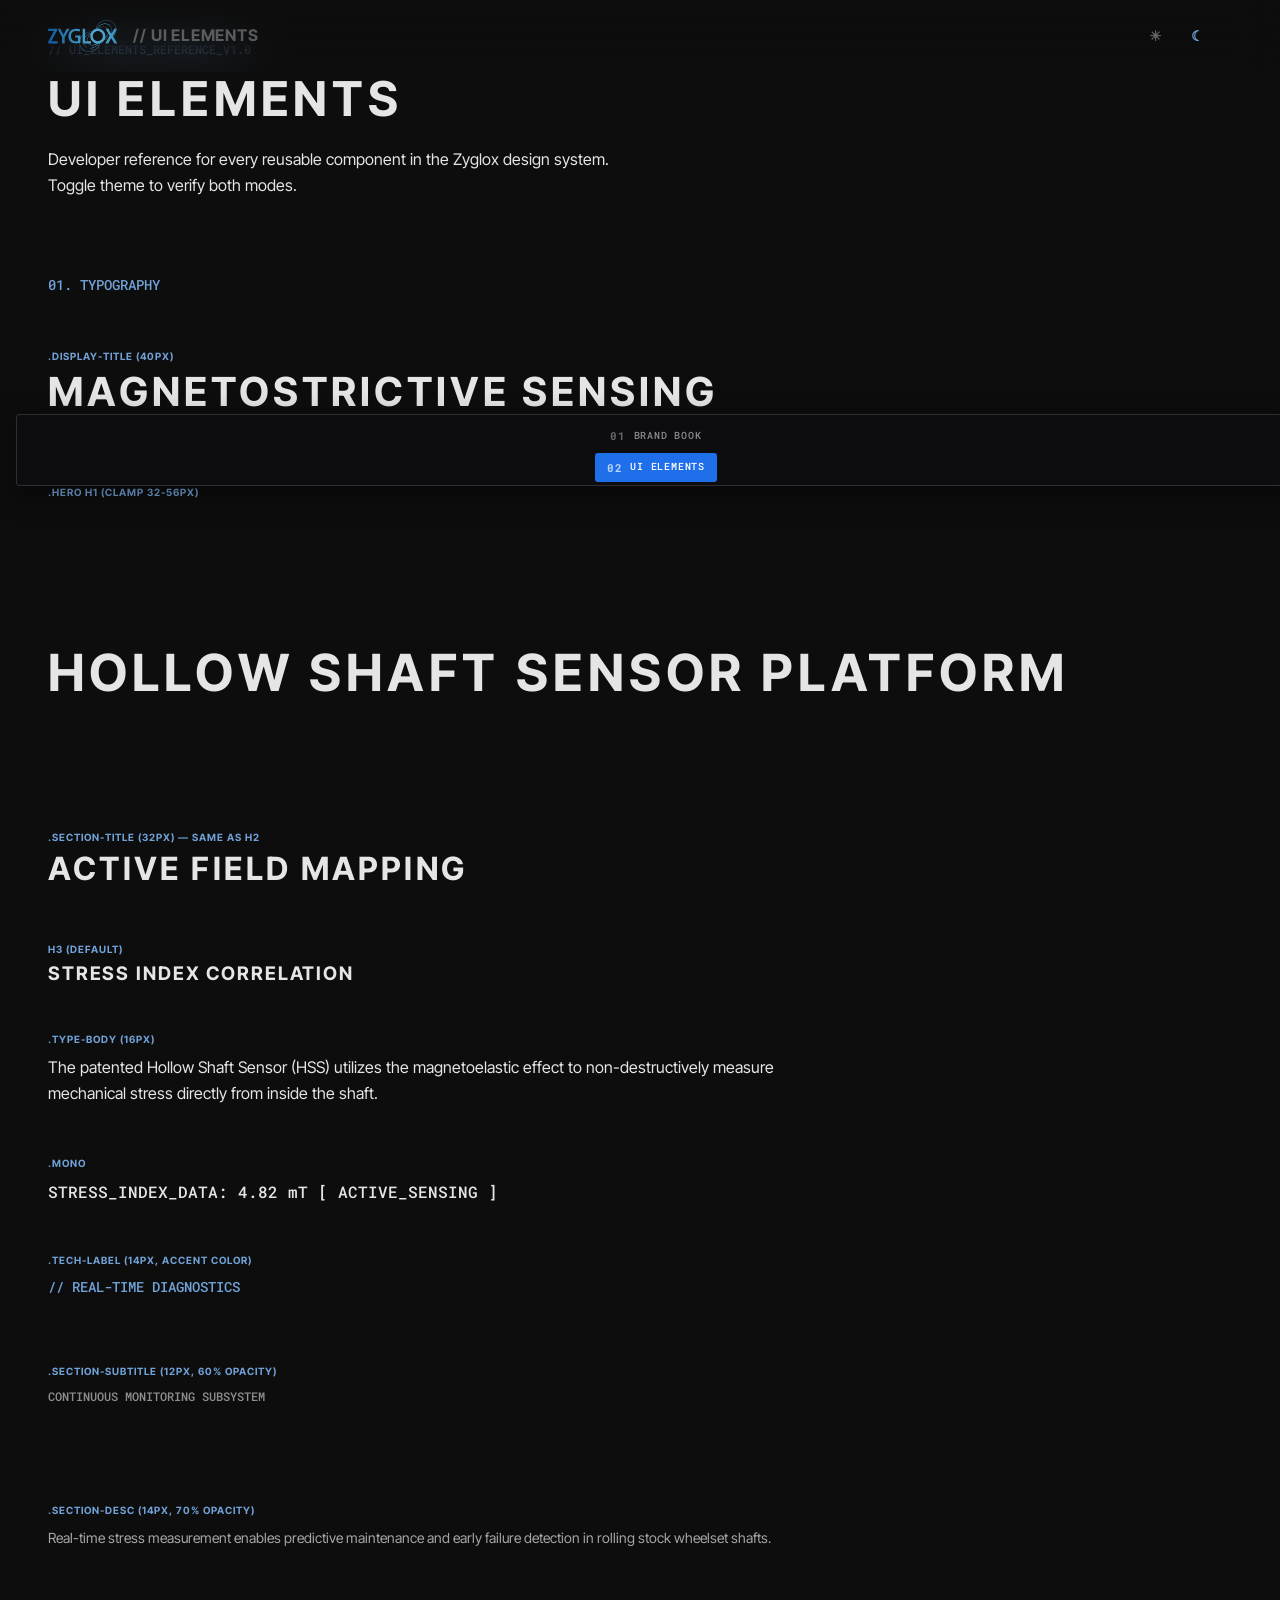
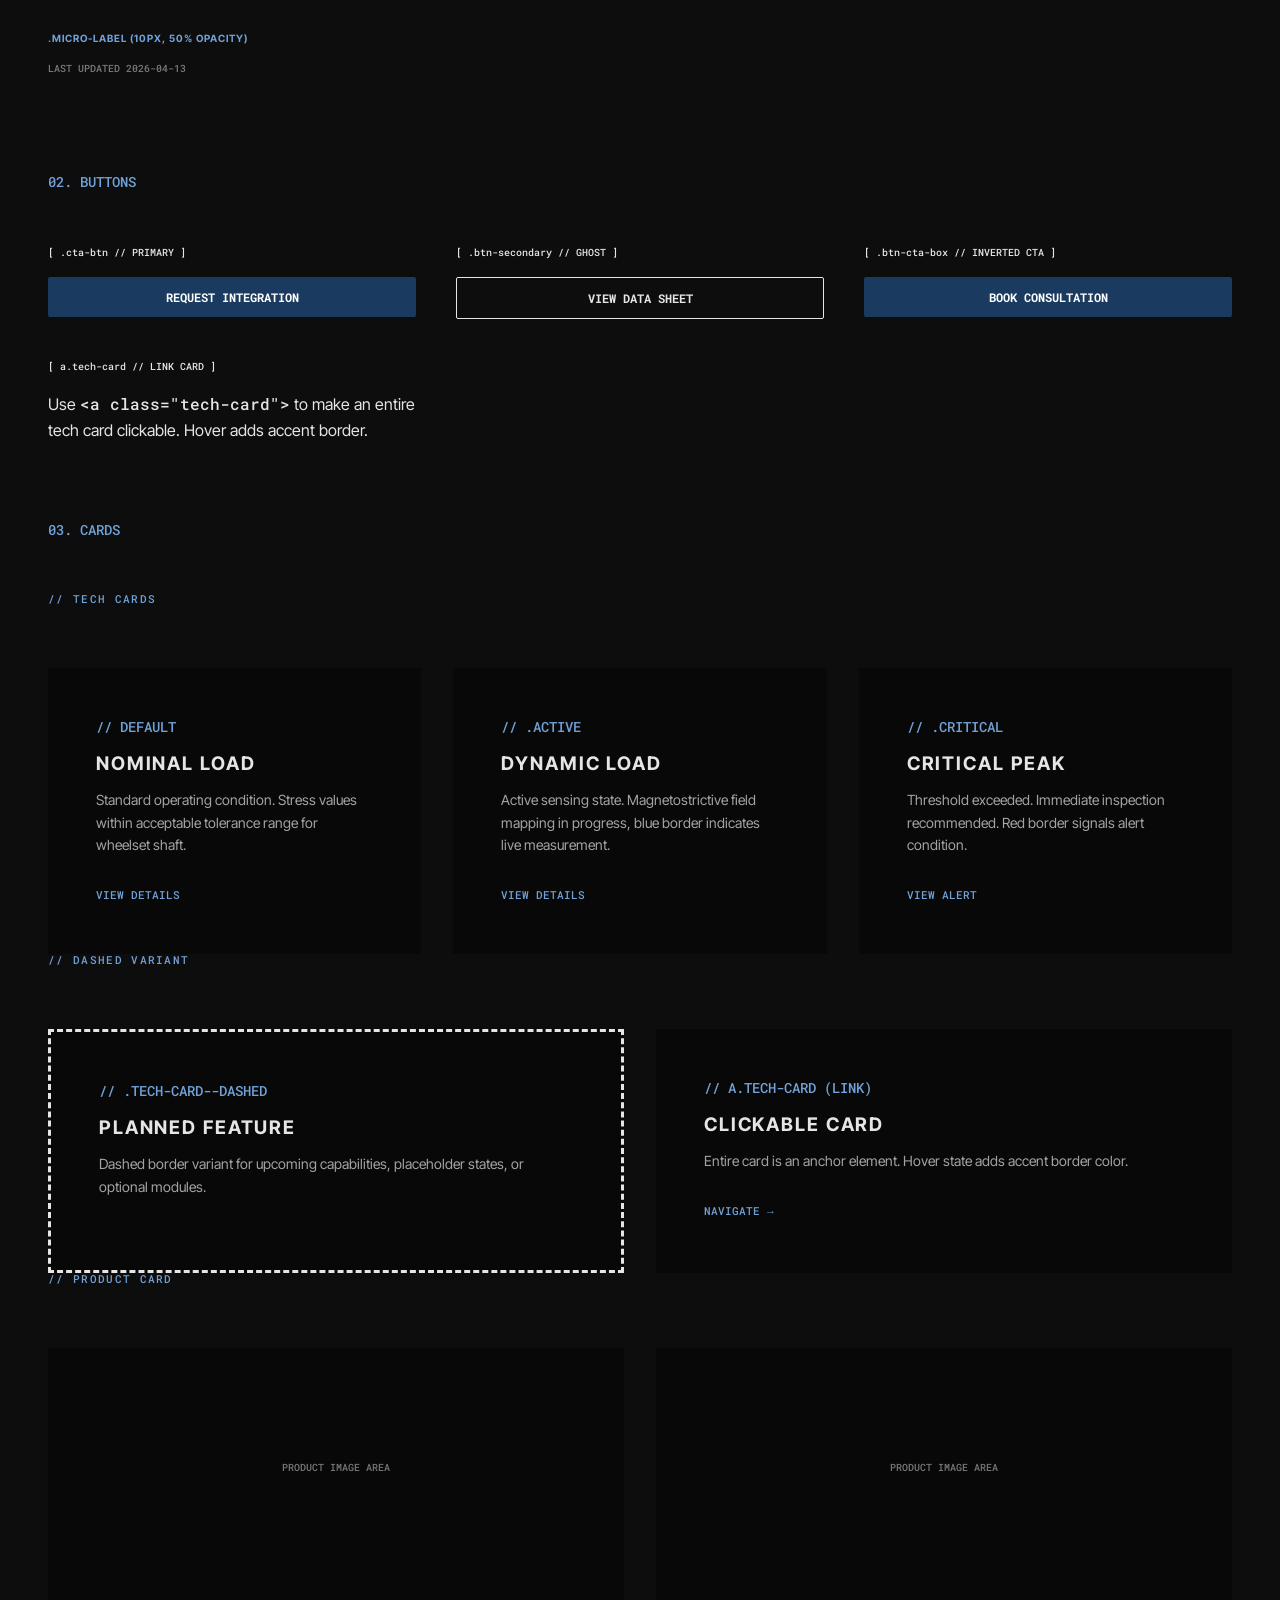
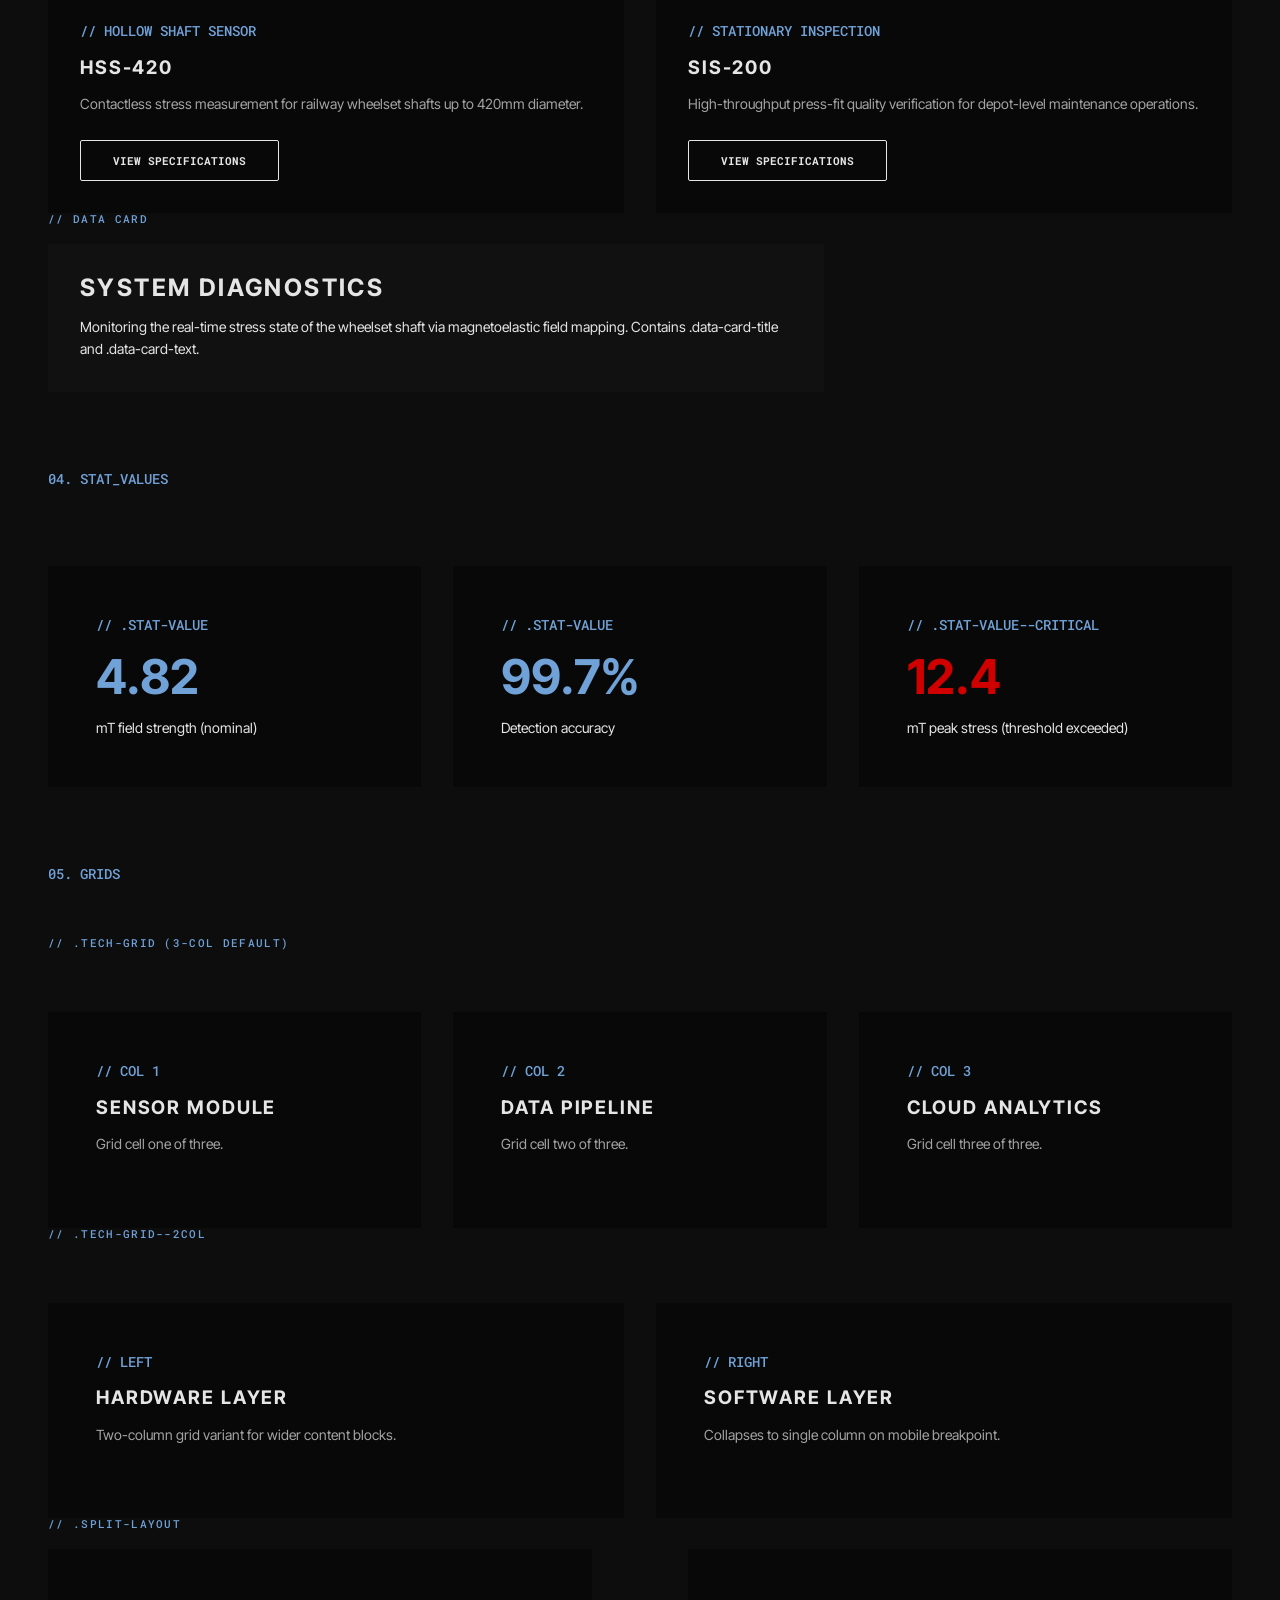
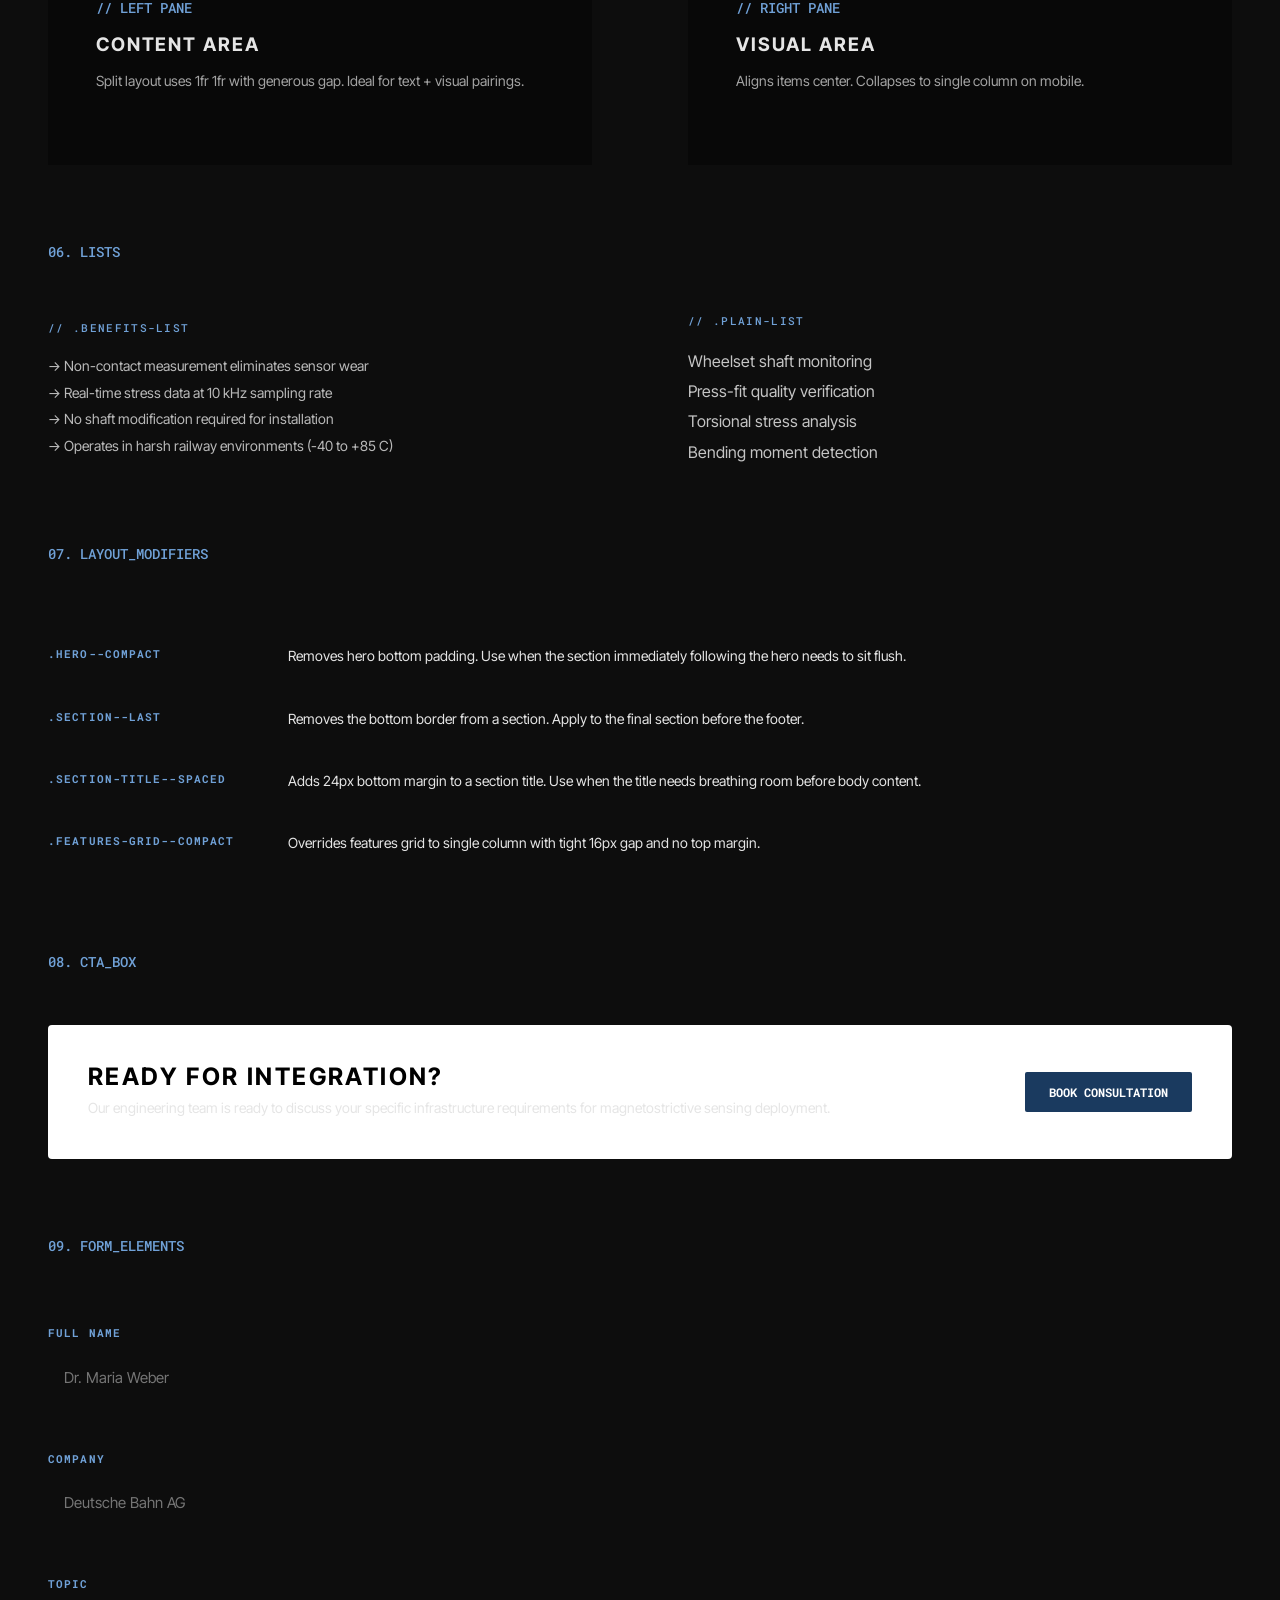
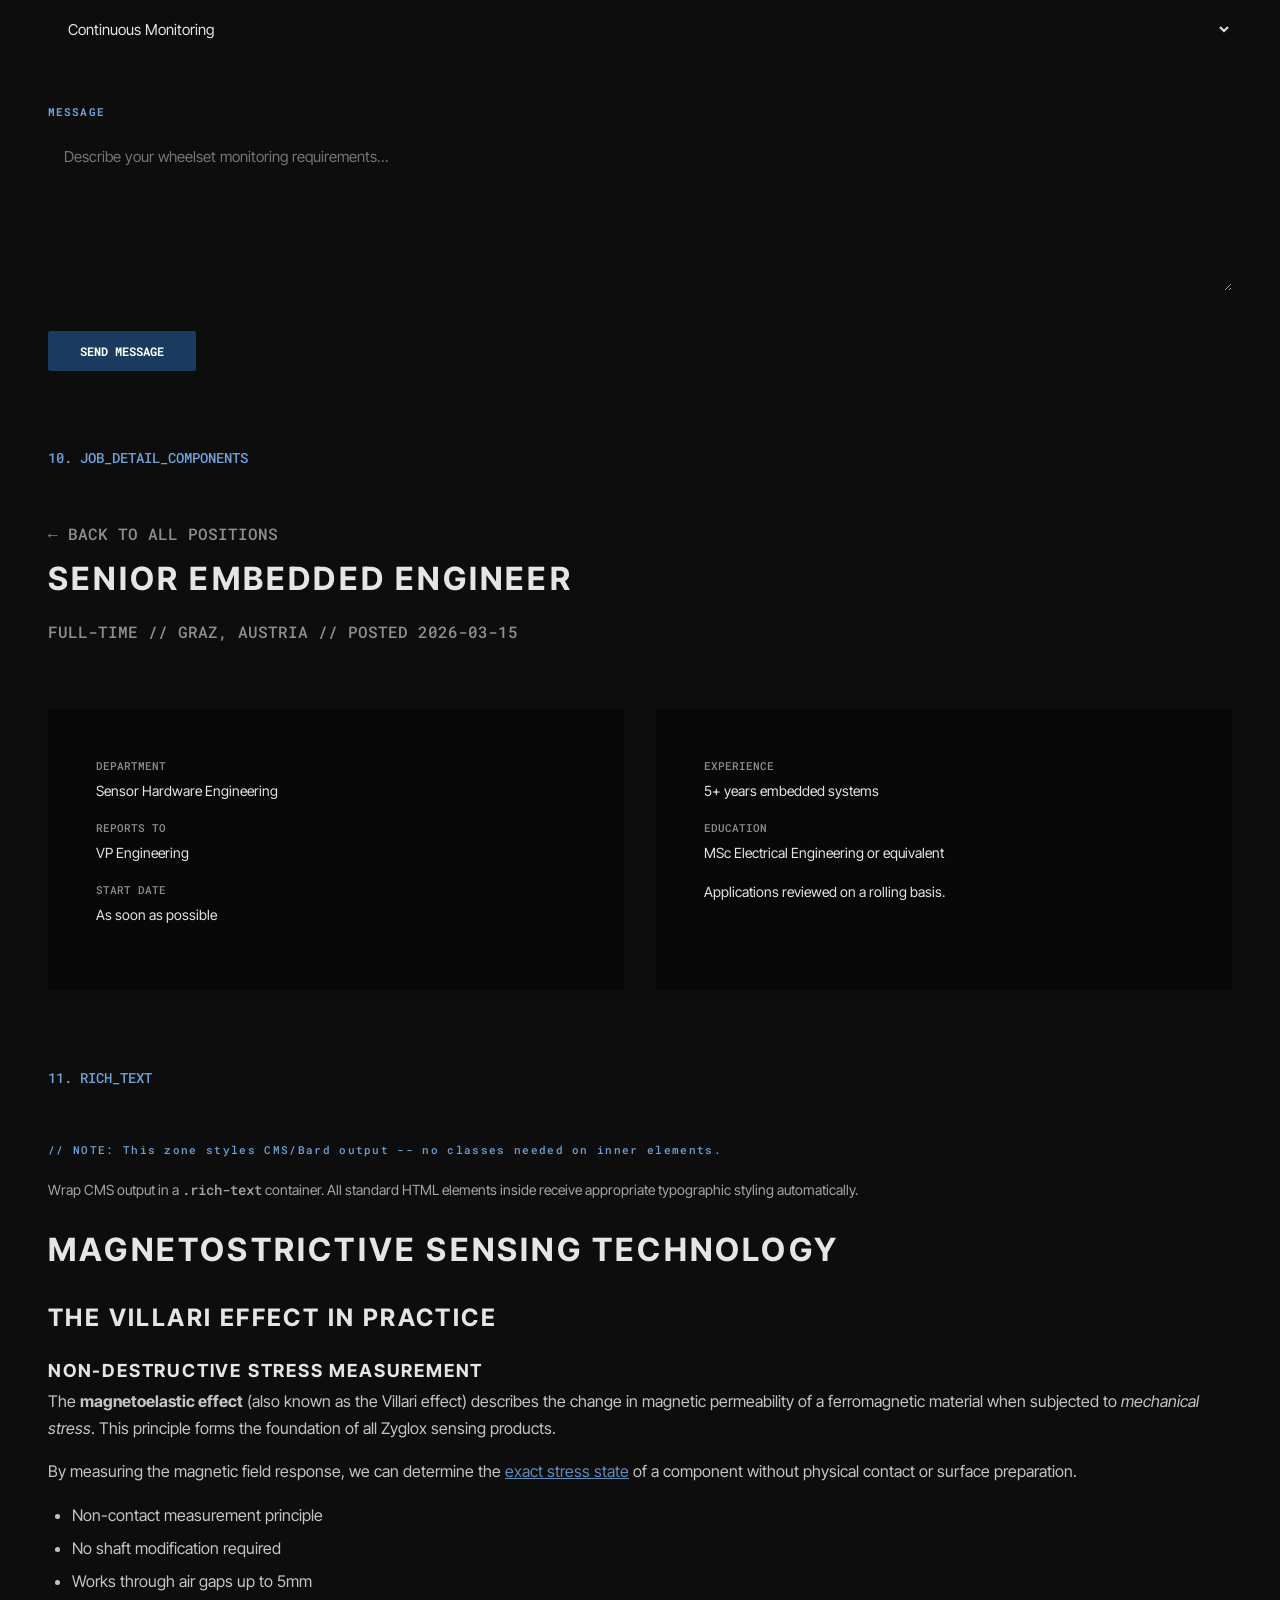
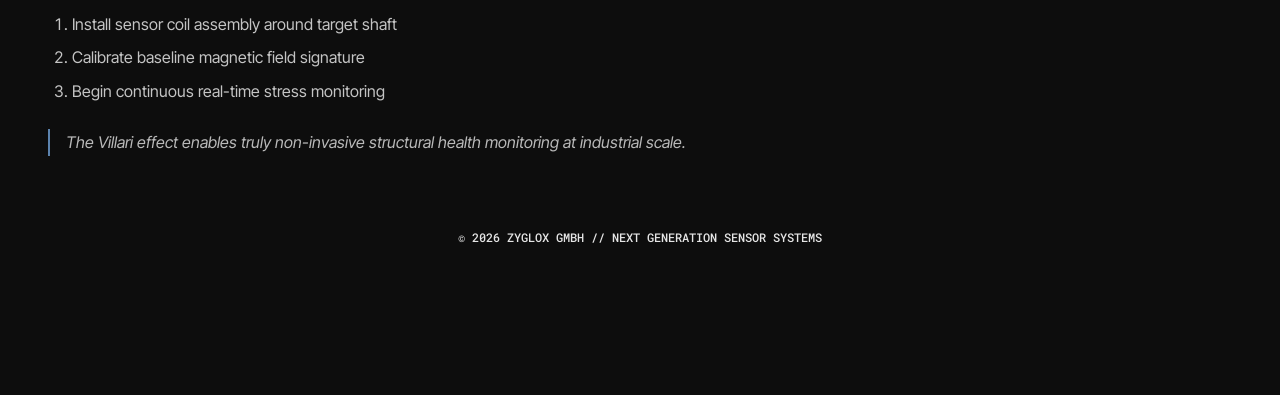
==== ui-elements.html @ b7c3d844 "Deploy Zyglox brand book & UI elements to GitHub Pages - brand.html + ui-elements.html with bundled " ====
<!DOCTYPE html>
<html lang="en" data-theme="dark">
<head>
    <meta charset="UTF-8">
    <meta name="viewport" content="width=device-width, initial-scale=1.0">
    <title>Zyglox | UI Elements Reference</title>

    <link rel="preconnect" href="https://fonts.googleapis.com">
    <link rel="preconnect" href="https://fonts.gstatic.com" crossorigin>
    <link href="https://fonts.googleapis.com/css2?family=Inter+Tight:wght@400;700&family=Roboto+Mono:wght@400;500;700&display=swap" rel="stylesheet">

    <link rel="stylesheet" href="css/styles.css">
    <link rel="stylesheet" href="css/animations.css">
</head>
<body class="brand-page">
    <!-- ZX docs switcher (injected for GitHub Pages) -->
    <style>
        .zx-switcher{position:fixed;left:16px;top:50%;transform:translateY(-50%);z-index:9999;
            display:flex;flex-direction:column;gap:2px;padding:6px;border-radius:4px;
            font-family:'Roboto Mono',monospace;
            background:#0d0d0f;border:1px solid rgba(255,255,255,.14);
            box-shadow:0 8px 30px rgba(0,0,0,.45);}
        :root[data-theme="light"] .zx-switcher{background:#f4f4f5;border-color:rgba(0,0,0,.12);
            box-shadow:0 8px 30px rgba(0,0,0,.12);}
        .zx-sw-link{display:flex;align-items:center;gap:8px;padding:9px 12px;border-radius:3px;
            text-decoration:none;color:#8a8a92;line-height:1.05;transition:all .15s ease;}
        .zx-sw-num{font-size:11px;font-weight:700;letter-spacing:.05em;opacity:.7;}
        .zx-sw-label{font-size:10px;font-weight:500;letter-spacing:.08em;white-space:nowrap;}
        .zx-sw-link:hover{color:#fff;background:rgba(255,255,255,.06);}
        :root[data-theme="light"] .zx-sw-link:hover{color:#000;background:rgba(0,0,0,.05);}
        .zx-switcher[data-page="brand"] .zx-sw-link[data-t="brand"],
        .zx-switcher[data-page="ui"] .zx-sw-link[data-t="ui"]{
            color:#fff;background:var(--accent,#0af);background:#1f6feb;}
        :root[data-theme="light"] .zx-switcher[data-page="brand"] .zx-sw-link[data-t="brand"],
        :root[data-theme="light"] .zx-switcher[data-page="ui"] .zx-sw-link[data-t="ui"]{color:#fff;}
        @media(max-width:760px){
            .zx-switcher{left:0;right:0;bottom:0;top:auto;transform:none;flex-direction:row;
                border-radius:0;justify-content:center;gap:4px;}
            .zx-sw-label{font-size:11px;}
        }
    </style>
    <nav class="zx-switcher" data-page="ui" aria-label="Documentation switcher">
        <a href="brand.html" class="zx-sw-link" data-t="brand"><span class="zx-sw-num">01</span><span class="zx-sw-label">BRAND&nbsp;BOOK</span></a>
        <a href="ui-elements.html" class="zx-sw-link" data-t="ui"><span class="zx-sw-num">02</span><span class="zx-sw-label">UI&nbsp;ELEMENTS</span></a>
    </nav>


    <nav>
        <div class="container nav-inner">
            <a href="brand.html" class="logo-wrapper">
                <img src="assets/logo/kdZyglox_1.svg" alt="Zyglox" class="logo-img">
                <div class="nav-breadcrumb">// UI ELEMENTS</div>
            </a>
            <div class="theme-switch" role="group" aria-label="Theme toggle">
                <button class="theme-switch-btn" data-theme-set="light" aria-label="Light mode">☀</button>
                <button class="theme-switch-btn" data-theme-set="dark" aria-label="Dark mode">☾</button>
            </div>
        </div>
    </nav>

    <main id="content">
        <div class="container">
            <p class="mono brand-system-tag">// UI_ELEMENTS_REFERENCE_V1.0</p>
            <h1 class="brand-title">UI ELEMENTS</h1>
            <p class="brand-intro">Developer reference for every reusable component in the Zyglox design system. Toggle theme to verify both modes.</p>


            <!-- 01. TYPOGRAPHY -->
            <div class="section-header">
                <h2 class="mono section-heading">01. TYPOGRAPHY</h2>
            </div>

            <div class="type-scale">
                <div class="type-item">
                    <div class="type-label">.display-title (40px)</div>
                    <h1 class="display-title">MAGNETOSTRICTIVE SENSING</h1>
                </div>
                <div class="type-item">
                    <div class="type-label">.hero h1 (clamp 32-56px)</div>
                    <div class="hero"><h1>HOLLOW SHAFT SENSOR PLATFORM</h1></div>
                </div>
                <div class="type-item">
                    <div class="type-label">.section-title (32px) — same as h2</div>
                    <h2 class="section-title">ACTIVE FIELD MAPPING</h2>
                </div>
                <div class="type-item">
                    <div class="type-label">h3 (default)</div>
                    <h3>STRESS INDEX CORRELATION</h3>
                </div>
                <div class="type-item">
                    <div class="type-label">.type-body (16px)</div>
                    <p class="type-body">The patented Hollow Shaft Sensor (HSS) utilizes the magnetoelastic effect to non-destructively measure mechanical stress directly from inside the shaft.</p>
                </div>
                <div class="type-item">
                    <div class="type-label">.mono</div>
                    <p class="mono">STRESS_INDEX_DATA: 4.82 mT [ ACTIVE_SENSING ]</p>
                </div>
                <div class="type-item">
                    <div class="type-label">.tech-label (14px, accent color)</div>
                    <p class="mono tech-label">// REAL-TIME DIAGNOSTICS</p>
                </div>
                <div class="type-item">
                    <div class="type-label">.section-subtitle (12px, 60% opacity)</div>
                    <p class="mono section-subtitle">CONTINUOUS MONITORING SUBSYSTEM</p>
                </div>
                <div class="type-item">
                    <div class="type-label">.section-desc (14px, 70% opacity)</div>
                    <p class="section-desc">Real-time stress measurement enables predictive maintenance and early failure detection in rolling stock wheelset shafts.</p>
                </div>
                <div class="type-item">
                    <div class="type-label">.micro-label (10px, 50% opacity)</div>
                    <span class="mono micro-label">LAST UPDATED 2026-04-13</span>
                </div>
            </div>


            <!-- 02. BUTTONS -->
            <div class="section-header">
                <h2 class="mono section-heading">02. BUTTONS</h2>
            </div>

            <div class="component-grid">
                <div class="component-item">
                    <div class="mono component-label">[ .cta-btn // PRIMARY ]</div>
                    <button class="cta-btn">REQUEST INTEGRATION</button>
                </div>
                <div class="component-item">
                    <div class="mono component-label">[ .btn-secondary // GHOST ]</div>
                    <button class="btn-secondary">VIEW DATA SHEET</button>
                </div>
                <div class="component-item">
                    <div class="mono component-label">[ .btn-cta-box // INVERTED CTA ]</div>
                    <button class="btn-cta-box">BOOK CONSULTATION</button>
                </div>
                <div class="component-item">
                    <div class="mono component-label">[ a.tech-card // LINK CARD ]</div>
                    <p class="type-body">Use <code class="mono">&lt;a class="tech-card"&gt;</code> to make an entire tech card clickable. Hover adds accent border.</p>
                </div>
            </div>


            <!-- 03. CARDS -->
            <div class="section-header">
                <h2 class="mono section-heading">03. CARDS</h2>
            </div>

            <h3 class="mono brand-subsection">// TECH CARDS</h3>

            <div class="tech-grid">
                <div class="tech-card">
                    <p class="mono tech-label">// DEFAULT</p>
                    <h3>NOMINAL LOAD</h3>
                    <p class="card-desc">Standard operating condition. Stress values within acceptable tolerance range for wheelset shaft.</p>
                    <span class="mono card-action">VIEW DETAILS</span>
                </div>
                <div class="tech-card active">
                    <p class="mono tech-label">// .ACTIVE</p>
                    <h3>DYNAMIC LOAD</h3>
                    <p class="card-desc">Active sensing state. Magnetostrictive field mapping in progress, blue border indicates live measurement.</p>
                    <span class="mono card-action">VIEW DETAILS</span>
                </div>
                <div class="tech-card critical">
                    <p class="mono tech-label">// .CRITICAL</p>
                    <h3>CRITICAL PEAK</h3>
                    <p class="card-desc">Threshold exceeded. Immediate inspection recommended. Red border signals alert condition.</p>
                    <span class="mono card-action">VIEW ALERT</span>
                </div>
            </div>

            <h3 class="mono brand-subsection">// DASHED VARIANT</h3>

            <div class="tech-grid--2col tech-grid">
                <div class="tech-card tech-card--dashed">
                    <p class="mono tech-label">// .TECH-CARD--DASHED</p>
                    <h3>PLANNED FEATURE</h3>
                    <p class="card-desc">Dashed border variant for upcoming capabilities, placeholder states, or optional modules.</p>
                </div>
                <a href="#" class="tech-card">
                    <p class="mono tech-label">// A.TECH-CARD (LINK)</p>
                    <h3>CLICKABLE CARD</h3>
                    <p class="card-desc">Entire card is an anchor element. Hover state adds accent border color.</p>
                    <span class="mono card-action">NAVIGATE &rarr;</span>
                </a>
            </div>

            <h3 class="mono brand-subsection">// PRODUCT CARD</h3>

            <div class="tech-grid--2col tech-grid">
                <div class="tech-card product-card">
                    <div class="product-card-img viz-container">
                        <span class="mono micro-label">PRODUCT IMAGE AREA</span>
                    </div>
                    <div class="product-card-body">
                        <p class="mono tech-label">// HOLLOW SHAFT SENSOR</p>
                        <h3>HSS-420</h3>
                        <p class="card-desc">Contactless stress measurement for railway wheelset shafts up to 420mm diameter.</p>
                        <button class="btn-secondary">VIEW SPECIFICATIONS</button>
                    </div>
                </div>
                <div class="tech-card product-card">
                    <div class="product-card-img viz-container">
                        <span class="mono micro-label">PRODUCT IMAGE AREA</span>
                    </div>
                    <div class="product-card-body">
                        <p class="mono tech-label">// STATIONARY INSPECTION</p>
                        <h3>SIS-200</h3>
                        <p class="card-desc">High-throughput press-fit quality verification for depot-level maintenance operations.</p>
                        <button class="btn-secondary">VIEW SPECIFICATIONS</button>
                    </div>
                </div>
            </div>

            <h3 class="mono brand-subsection">// DATA CARD</h3>

            <div class="component-grid">
                <div class="component-item component-item--wide">
                    <div class="data-card">
                        <h3 class="data-card-title">SYSTEM DIAGNOSTICS</h3>
                        <p class="data-card-text">Monitoring the real-time stress state of the wheelset shaft via magnetoelastic field mapping. Contains .data-card-title and .data-card-text.</p>
                    </div>
                </div>
            </div>


            <!-- 04. STAT VALUES -->
            <div class="section-header">
                <h2 class="mono section-heading">04. STAT_VALUES</h2>
            </div>

            <div class="tech-grid">
                <div class="tech-card">
                    <p class="mono tech-label">// .STAT-VALUE</p>
                    <h2 class="stat-value">4.82</h2>
                    <p class="card-subtitle">mT field strength (nominal)</p>
                </div>
                <div class="tech-card">
                    <p class="mono tech-label">// .STAT-VALUE</p>
                    <h2 class="stat-value">99.7%</h2>
                    <p class="card-subtitle">Detection accuracy</p>
                </div>
                <div class="tech-card critical">
                    <p class="mono tech-label">// .STAT-VALUE--CRITICAL</p>
                    <h2 class="stat-value stat-value--critical">12.4</h2>
                    <p class="card-subtitle">mT peak stress (threshold exceeded)</p>
                </div>
            </div>


            <!-- 05. GRIDS -->
            <div class="section-header">
                <h2 class="mono section-heading">05. GRIDS</h2>
            </div>

            <h3 class="mono brand-subsection">// .TECH-GRID (3-COL DEFAULT)</h3>

            <div class="tech-grid">
                <div class="tech-card">
                    <p class="mono tech-label">// COL 1</p>
                    <h3>SENSOR MODULE</h3>
                    <p class="card-desc">Grid cell one of three.</p>
                </div>
                <div class="tech-card">
                    <p class="mono tech-label">// COL 2</p>
                    <h3>DATA PIPELINE</h3>
                    <p class="card-desc">Grid cell two of three.</p>
                </div>
                <div class="tech-card">
                    <p class="mono tech-label">// COL 3</p>
                    <h3>CLOUD ANALYTICS</h3>
                    <p class="card-desc">Grid cell three of three.</p>
                </div>
            </div>

            <h3 class="mono brand-subsection">// .TECH-GRID--2COL</h3>

            <div class="tech-grid tech-grid--2col">
                <div class="tech-card">
                    <p class="mono tech-label">// LEFT</p>
                    <h3>HARDWARE LAYER</h3>
                    <p class="card-desc">Two-column grid variant for wider content blocks.</p>
                </div>
                <div class="tech-card">
                    <p class="mono tech-label">// RIGHT</p>
                    <h3>SOFTWARE LAYER</h3>
                    <p class="card-desc">Collapses to single column on mobile breakpoint.</p>
                </div>
            </div>

            <h3 class="mono brand-subsection">// .SPLIT-LAYOUT</h3>

            <div class="split-layout">
                <div class="tech-card">
                    <p class="mono tech-label">// LEFT PANE</p>
                    <h3>CONTENT AREA</h3>
                    <p class="card-desc">Split layout uses 1fr 1fr with generous gap. Ideal for text + visual pairings.</p>
                </div>
                <div class="tech-card">
                    <p class="mono tech-label">// RIGHT PANE</p>
                    <h3>VISUAL AREA</h3>
                    <p class="card-desc">Aligns items center. Collapses to single column on mobile.</p>
                </div>
            </div>


            <!-- 06. LISTS -->
            <div class="section-header">
                <h2 class="mono section-heading">06. LISTS</h2>
            </div>

            <div class="split-layout">
                <div>
                    <h3 class="mono brand-subsection">// .BENEFITS-LIST</h3>
                    <ul class="benefits-list">
                        <li>&rarr; Non-contact measurement eliminates sensor wear</li>
                        <li>&rarr; Real-time stress data at 10 kHz sampling rate</li>
                        <li>&rarr; No shaft modification required for installation</li>
                        <li>&rarr; Operates in harsh railway environments (-40 to +85 C)</li>
                    </ul>
                </div>
                <div>
                    <h3 class="mono brand-subsection">// .PLAIN-LIST</h3>
                    <ul class="plain-list">
                        <li>Wheelset shaft monitoring</li>
                        <li>Press-fit quality verification</li>
                        <li>Torsional stress analysis</li>
                        <li>Bending moment detection</li>
                    </ul>
                </div>
            </div>


            <!-- 07. LAYOUT MODIFIERS -->
            <div class="section-header">
                <h2 class="mono section-heading">07. LAYOUT_MODIFIERS</h2>
            </div>

            <table class="spec-table">
                <tr>
                    <td>.hero--compact</td>
                    <td>Removes hero bottom padding. Use when the section immediately following the hero needs to sit flush.</td>
                </tr>
                <tr>
                    <td>.section--last</td>
                    <td>Removes the bottom border from a section. Apply to the final section before the footer.</td>
                </tr>
                <tr>
                    <td>.section-title--spaced</td>
                    <td>Adds 24px bottom margin to a section title. Use when the title needs breathing room before body content.</td>
                </tr>
                <tr>
                    <td>.features-grid--compact</td>
                    <td>Overrides features grid to single column with tight 16px gap and no top margin.</td>
                </tr>
            </table>


            <!-- 08. CTA BOX -->
            <div class="section-header">
                <h2 class="mono section-heading">08. CTA_BOX</h2>
            </div>

            <div class="cta-box">
                <div>
                    <h3 class="cta-box-title">READY FOR INTEGRATION?</h3>
                    <p class="cta-box-text">Our engineering team is ready to discuss your specific infrastructure requirements for magnetostrictive sensing deployment.</p>
                </div>
                <button class="btn-cta-box">BOOK CONSULTATION</button>
            </div>


            <!-- 09. FORM ELEMENTS -->
            <div class="section-header">
                <h2 class="mono section-heading">09. FORM_ELEMENTS</h2>
            </div>

            <div class="contact-form">
                <div class="form-group">
                    <label for="demo-name">FULL NAME</label>
                    <input type="text" id="demo-name" placeholder="Dr. Maria Weber">
                </div>
                <div class="form-group">
                    <label for="demo-company">COMPANY</label>
                    <input type="text" id="demo-company" placeholder="Deutsche Bahn AG">
                </div>
                <div class="form-group">
                    <label for="demo-topic">TOPIC</label>
                    <select id="demo-topic">
                        <option>Continuous Monitoring</option>
                        <option>Stationary Inspection</option>
                        <option>Data Sheet Request</option>
                        <option>Partnership Inquiry</option>
                    </select>
                </div>
                <div class="form-group">
                    <label for="demo-message">MESSAGE</label>
                    <textarea id="demo-message" placeholder="Describe your wheelset monitoring requirements..."></textarea>
                </div>
                <button class="cta-btn">SEND MESSAGE</button>
            </div>


            <!-- 10. JOB DETAIL COMPONENTS -->
            <div class="section-header">
                <h2 class="mono section-heading">10. JOB_DETAIL_COMPONENTS</h2>
            </div>

            <div class="job-back">
                <a href="#" class="link-plain mono">&larr; BACK TO ALL POSITIONS</a>
            </div>

            <h2 class="section-title section-title--spaced">SENIOR EMBEDDED ENGINEER</h2>

            <div class="job-meta mono">
                <span>FULL-TIME</span> // <span>GRAZ, AUSTRIA</span> // <span>POSTED 2026-03-15</span>
            </div>

            <div class="tech-grid tech-grid--2col">
                <div class="tech-card">
                    <p class="mono detail-label">DEPARTMENT</p>
                    <p class="detail-value">Sensor Hardware Engineering</p>
                    <p class="mono detail-label">REPORTS TO</p>
                    <p class="detail-value">VP Engineering</p>
                    <p class="mono detail-label">START DATE</p>
                    <p class="detail-value">As soon as possible</p>
                </div>
                <div class="tech-card">
                    <p class="mono detail-label">EXPERIENCE</p>
                    <p class="detail-value">5+ years embedded systems</p>
                    <p class="mono detail-label">EDUCATION</p>
                    <p class="detail-value">MSc Electrical Engineering or equivalent</p>
                    <p class="card-subtitle">Applications reviewed on a rolling basis.</p>
                </div>
            </div>


            <!-- 11. RICH TEXT -->
            <div class="section-header">
                <h2 class="mono section-heading">11. RICH_TEXT</h2>
            </div>

            <p class="mono brand-subsection">// NOTE: This zone styles CMS/Bard output -- no classes needed on inner elements.</p>
            <p class="section-desc">Wrap CMS output in a <code class="mono">.rich-text</code> container. All standard HTML elements inside receive appropriate typographic styling automatically.</p>

            <div class="rich-text">
                <h1>Magnetostrictive Sensing Technology</h1>
                <h2>The Villari Effect in Practice</h2>
                <h3>Non-Destructive Stress Measurement</h3>
                <p>The <strong>magnetoelastic effect</strong> (also known as the Villari effect) describes the change in magnetic permeability of a ferromagnetic material when subjected to <em>mechanical stress</em>. This principle forms the foundation of all Zyglox sensing products.</p>
                <p>By measuring the magnetic field response, we can determine the <a href="#">exact stress state</a> of a component without physical contact or surface preparation.</p>
                <ul>
                    <li>Non-contact measurement principle</li>
                    <li>No shaft modification required</li>
                    <li>Works through air gaps up to 5mm</li>
                </ul>
                <ol>
                    <li>Install sensor coil assembly around target shaft</li>
                    <li>Calibrate baseline magnetic field signature</li>
                    <li>Begin continuous real-time stress monitoring</li>
                </ol>
                <blockquote>
                    The Villari effect enables truly non-invasive structural health monitoring at industrial scale.
                </blockquote>
            </div>

        </div>
    </main>

    <footer class="site-footer mono">
        <div class="container">
            &copy; 2026 ZYGLOX GMBH // NEXT GENERATION SENSOR SYSTEMS
        </div>
    </footer>

    <script src="js/theme-toggle.js"></script>

</body>
</html>
---- css/styles.css ----
/* ═══════════════════════════════════════════════
   1. DESIGN SYSTEM TOKENS (March 2026 Standards)
   ═══════════════════════════════════════════════ */

:root {
    /* --- BASE PALETTE (Absolute Colors) --- */
    --c-ink-black: #0D0D0D;
    --c-platinum: #E5E5E5;
    --c-baltic-blue: #1A3A5F;
    --c-tech-blue: #70A1D7;
    --c-scarlet-rush: #D10000;
    --c-white: #ffffff;
    --c-true-black: #000000;

    /* --- SEMANTIC TOKENS (Native Theming via light-dark()) --- */
    color-scheme: light dark;

    --bg-page:          light-dark(var(--c-white), var(--c-ink-black));
    --text-primary:     light-dark(#1A1A1A, var(--c-platinum));
    --bg-card:          light-dark(#F7F7F7, #080808);
    --bg-card-elevated: light-dark(#EFEFEF, #111111);

    /* --- RELATIVE COLOR OPACITIES (RCS) --- */
    --text-muted:    rgb(from var(--text-primary) r g b / 85%);
    --text-dim:      rgb(from var(--text-primary) r g b / 95%);
    --border-subtle: rgb(from var(--text-primary) r g b / 15%);
    --border-faint:  rgb(from var(--text-primary) r g b / 10%);
    --border-ghost:  rgb(from var(--text-primary) r g b / 5%);

    /* --- COMPONENT TOKENS --- */
    --accent-label:   light-dark(var(--c-baltic-blue), var(--c-tech-blue));
    --nav-bg:         rgb(from var(--bg-page) r g b / 90%);
    --dropdown-bg:    rgb(from var(--bg-page) r g b / 98%);
    --dropdown-hover: rgb(from var(--c-baltic-blue) r g b / 12%);
    --bg-form:        rgb(from var(--text-primary) r g b / 3%);
    --bg-form-focus:  rgb(from var(--text-primary) r g b / 6%);

    --toggle-bg:  rgb(from var(--bg-page) r g b / 95%);
    --track-bg:   rgb(from var(--text-primary) r g b / 15%);
    --thumb-bg:   light-dark(var(--c-baltic-blue), var(--c-platinum));

    --cta-box-bg:       light-dark(var(--c-baltic-blue), var(--c-white));
    --cta-box-text:     light-dark(var(--c-white), var(--c-true-black));
    --cta-box-sub:      rgb(from var(--cta-box-text) r g b / 70%);
    --cta-box-btn-bg:   light-dark(var(--c-white), var(--c-baltic-blue));
    --cta-box-btn-text: light-dark(var(--c-baltic-blue), var(--c-white));

    /* --- BACKWARD-COMPAT ALIASES (theme-responsive) --- */
    /* Inline styles in HTML using these will still adapt to the active theme */
    --platinum:     light-dark(#1A1A1A, #E5E5E5);
    --ink-black:    light-dark(#FFFFFF, #0D0D0D);
    --baltic-blue:  var(--c-baltic-blue);
    --tech-blue:    var(--c-tech-blue);
    --scarlet-rush: var(--c-scarlet-rush);
    --white:        var(--c-white);

    /* --- LAYOUT CONSTANTS --- */
    --nav-height:  72px;
    --grid-unit:   8px;
    --border-width: 0.5px;

    /* --- ASSETS --- */
    --partner-siemens:  url('../assets/partners/siemens.svg');
    --partner-oebb:     url('../assets/partners/oebb.svg');
    --partner-avl:      url('../assets/shared/logos/avl.svg');
    --partner-alstom:   url('../assets/partners/alstom.svg');
    --partner-westbahn: url('../assets/partners/westbahn.svg');
    --viz-radsatz:      url('../assets/products/radsatz.png');
}

/* Manual theme override via JS data-attribute */
html[data-theme="light"] { color-scheme: light; }
html[data-theme="dark"]  { color-scheme: dark; }


/* ═══════════════════════════════════════════════
   2. GLOBAL RESETS & TYPOGRAPHY
   ═══════════════════════════════════════════════ */

* { margin: 0; padding: 0; box-sizing: border-box; }

:focus-visible {
    outline: 2px solid var(--c-tech-blue);
    outline-offset: 2px;
}

body {
    background-color: var(--bg-page);
    color: var(--text-primary);
    font-family: 'Inter Tight', sans-serif;
    line-height: 1.6;
    -webkit-font-smoothing: antialiased;
    transition: background-color 0.4s, color 0.4s;
}

h1, h2, h3 {
    font-weight: 700;
    text-transform: uppercase;
    letter-spacing: 0.1em;
    line-height: 1;
    color: var(--text-primary);
    transition: color 0.4s;
}

.mono {
    font-family: 'Roboto Mono', monospace;
    font-weight: 500;
    text-transform: none;
    letter-spacing: 0;
}

.container {
    max-width: 1280px;
    margin: 0 auto;
    padding: 0 calc(var(--grid-unit) * 6);
}

section {
    padding: calc(var(--grid-unit) * 16) 0;
    border-bottom: var(--border-width) solid var(--border-faint);
}


/* ═══════════════════════════════════════════════
   3. UTILITIES (Replacing HTML Inline Styles)
   ═══════════════════════════════════════════════ */

.img-responsive {
    max-width: 100%;
    height: auto;
    object-fit: contain;
}

.site-footer {
    padding: 48px 0;
    text-align: center;
    font-size: 12px;
    color: var(--text-muted);
    border-top: 1px solid var(--border-faint);
}

.data-box-ghost {
    background: var(--border-ghost);
    border: 1px solid var(--border-subtle);
    padding: 24px;
    border-radius: 4px;
    font-size: 13px;
    color: var(--text-primary);
    transition: background 0.4s, border-color 0.4s;
}

.data-box-label {
    color: var(--text-muted);
    margin-bottom: 8px;
}

/* Inline positioning utilities for hero elements */
.hero-visual-label {
    position: absolute;
    bottom: 24px;
    font-size: 10px;
    color: var(--text-muted);
}

.peak-alert-label {
    position: absolute;
    color: var(--c-scarlet-rush);
    font-size: 8px;
    bottom: 10px;
}

.map-live-label {
    position: absolute;
    top: 10px;
    left: 10px;
    font-size: 8px;
    color: var(--c-baltic-blue);
}

.status-active  { color: var(--c-baltic-blue); }
.status-idle    { color: var(--text-muted); }



/* ═══════════════════════════════════════════════
   4. NAVIGATION
   ═══════════════════════════════════════════════ */

nav {
    height: var(--nav-height);
    border-bottom: var(--border-width) solid var(--border-subtle);
    display: flex;
    align-items: center;
    position: fixed;
    top: 0;
    width: 100%;
    background: var(--nav-bg);
    backdrop-filter: blur(20px);
    z-index: 1000;
    transition: background 0.4s, border-color 0.4s;
}

.nav-inner { display: flex; justify-content: space-between; align-items: center; width: 100%; }
.logo-wrapper { display: flex; align-items: center; gap: 16px; text-decoration: none; }
.logo { font-weight: 700; font-size: 20px; letter-spacing: 0.2em; color: var(--text-primary); text-decoration: none; }
.logo-img { height: 32px; width: auto; display: block; transition: filter 0.4s; }
html[data-theme="light"] .logo-img { filter: brightness(0); }
.nav-breadcrumb {
    font-family: 'Inter Tight', sans-serif;
    font-weight: 700;
    font-size: 16px;
    color: var(--text-primary);
    opacity: 0.35;
    letter-spacing: 0.05em;
    text-transform: uppercase;
    white-space: nowrap;
}

.nav-links { display: flex; gap: 40px; align-items: center; }

.nav-links > a {
    color: var(--text-primary);
    text-decoration: none;
    font-size: 11px;
    font-weight: 700;
    text-transform: uppercase;
    opacity: 0.6;
    transition: opacity 0.3s;
    letter-spacing: 0.1em;
}
.nav-links > a:hover { opacity: 1; }

/* Dropdown Menu */
.nav-group { position: relative; display: inline-block; }
.nav-group:hover .nav-label { opacity: 1; }
.nav-group:hover .dropdown-content { display: block; }

.nav-label {
    font-family: 'Roboto Mono', monospace;
    font-size: 11px;
    font-weight: 700;
    color: var(--text-primary);
    opacity: 0.6;
    text-transform: uppercase;
    letter-spacing: 0.1em;
    cursor: pointer;
    padding: 24px 0;
    transition: opacity 0.3s;
    display: flex;
    align-items: center;
    gap: 8px;
}
.nav-label::after { content: '▾'; font-size: 10px; opacity: 0.5; }

.dropdown-content {
    display: none;
    position: absolute;
    top: 60px;
    left: -12px;
    background: var(--dropdown-bg);
    backdrop-filter: blur(20px);
    min-width: 220px;
    border: 1px solid var(--border-faint);
    box-shadow: 0 10px 30px rgb(from var(--c-true-black) r g b / 50%);
    z-index: 1001;
    padding: 12px 0;
    transition: background 0.4s, border-color 0.4s;
}

.dropdown-content a {
    color: var(--text-primary);
    padding: 12px 24px;
    text-decoration: none;
    display: block;
    font-size: 11px;
    font-weight: 500;
    text-transform: uppercase;
    letter-spacing: 0.05em;
    opacity: 0.7;
    transition: all 0.3s;
}
.dropdown-content a:hover {
    background: var(--dropdown-hover);
    opacity: 1;
    padding-left: 28px;
}
.dropdown-content .active {
    opacity: 1;
    color: var(--c-baltic-blue);
    font-weight: 700;
}

/* Mobile Navigation */
.nav-toggle {
    display: none;
    flex-direction: column;
    gap: 5px;
    background: none;
    border: none;
    padding: 8px;
    cursor: pointer;
    z-index: 1002;
}

.nav-toggle-bar {
    width: 24px;
    height: 2px;
    background: var(--text-primary);
    transition: transform 0.3s, opacity 0.3s;
}

.nav-toggle[aria-expanded="true"] .nav-toggle-bar:nth-child(1) { transform: translateY(7px) rotate(45deg); }
.nav-toggle[aria-expanded="true"] .nav-toggle-bar:nth-child(2) { opacity: 0; }
.nav-toggle[aria-expanded="true"] .nav-toggle-bar:nth-child(3) { transform: translateY(-7px) rotate(-45deg); }

@media (max-width: 968px) {
    .nav-toggle { display: flex; }

    .nav-links {
        display: none;
        position: fixed;
        top: var(--nav-height);
        left: 0; right: 0; bottom: 0;
        z-index: 1001;
        background: var(--dropdown-bg);
        backdrop-filter: blur(20px);
        flex-direction: column;
        padding: 48px;
        gap: 32px;
        overflow-y: auto;
    }
    .nav-links.open { display: flex; }

    nav .cta-btn { display: none; }
    .nav-group { width: 100%; }

    .dropdown-content {
        display: block;
        position: static;
        background: none;
        backdrop-filter: none;
        box-shadow: none;
        border: none;
        padding: 8px 0 0 16px;
        min-width: unset;
    }
    .dropdown-content a { padding: 12px 0; font-size: 14px; }
    .dropdown-content a:hover { padding-left: 12px; }
    .nav-label::after { display: none; }

    .container { padding: 0 calc(var(--grid-unit) * 3); }
}


/* ═══════════════════════════════════════════════
   5. BUTTONS & TOGGLES
   ═══════════════════════════════════════════════ */

.cta-btn {
    background-color: var(--c-baltic-blue);
    color: var(--c-white);
    padding: calc(var(--grid-unit) * 1.5) calc(var(--grid-unit) * 4);
    text-decoration: none;
    font-family: 'Roboto Mono', monospace;
    font-size: 12px;
    font-weight: 700;
    border-radius: 2px;
    border: none;
    cursor: pointer;
    transition: transform 0.1s, opacity 0.3s;
    display: inline-block;
}
.cta-btn:hover  { opacity: 0.85; }
.cta-btn:active { transform: scale(0.97); }

.btn-secondary {
    background: transparent;
    border: 1px solid var(--text-primary);
    color: var(--text-primary);
    padding: calc(var(--grid-unit) * 1.5) calc(var(--grid-unit) * 4);
    font-family: 'Roboto Mono', monospace;
    font-size: 12px;
    font-weight: 700;
    border-radius: 2px;
    cursor: pointer;
    transition: border-color 0.4s, color 0.4s;
    display: inline-block;
}

.btn-white {
    background: var(--c-white);
    color: var(--c-baltic-blue);
}

/* Language Toggle */
.lang-toggle { display: flex; gap: 4px; margin-right: 16px; }

.lang-toggle-btn {
    background: none;
    border: 1px solid var(--border-subtle);
    color: var(--text-primary);
    font-family: 'Roboto Mono', monospace;
    font-size: 12px;
    font-weight: 700;
    padding: 7px 12px;
    min-width: 38px;
    line-height: 1;
    cursor: pointer;
    opacity: 0.4;
    transition: opacity 0.3s, border-color 0.3s, color 0.3s;
}
.lang-toggle-btn.active {
    opacity: 1;
    border-color: var(--c-tech-blue);
    color: var(--c-tech-blue);
}
.lang-toggle-btn:hover:not(.active) { opacity: 0.8; }

/* Theme Switch (new, matches lang-toggle style) */
.theme-switch {
    display: flex;
    gap: 4px;
    margin-right: 16px;
}

.theme-switch-btn {
    background: none;
    border: 1px solid var(--border-subtle);
    color: var(--text-primary);
    font-family: 'Roboto Mono', monospace;
    font-size: 14px;
    font-weight: 700;
    padding: 5px 10px;
    min-width: 38px;
    line-height: 1;
    cursor: pointer;
    opacity: 0.4;
    transition: opacity 0.3s, border-color 0.3s, color 0.3s;
    display: inline-flex;
    align-items: center;
    justify-content: center;
}
.theme-switch-btn.active {
    opacity: 1;
    border-color: var(--c-tech-blue);
    color: var(--c-tech-blue);
}
.theme-switch-btn:hover:not(.active) { opacity: 0.8; }

@media (max-width: 968px) {
    .nav-breadcrumb { display: none; }

    .lang-toggle {
        position: fixed;
        bottom: 48px;
        left: 48px;
        z-index: 1002;
        display: none;
    }

    .theme-switch {
        position: fixed;
        bottom: 48px;
        right: 48px;
        z-index: 1002;
        display: none;
        margin-right: 0;
    }

    /* Show lang + theme toggles only when mobile menu is open */
    .nav-links.open ~ .lang-toggle,
    .nav-links.open ~ .theme-switch { display: flex; }
}


/* ═══════════════════════════════════════════════
   6. HERO
   ═══════════════════════════════════════════════ */

.hero {
    padding-top: calc(var(--nav-height) + var(--grid-unit) * 8);
    padding-bottom: calc(var(--grid-unit) * 8);
}

.hero-layout { display: flex; flex-direction: column; gap: 48px; }

.hero-main-row {
    display: grid;
    grid-template-columns: 1.5fr 1fr;
    gap: 64px;
    align-items: flex-start;
}

.hero h1  { font-size: clamp(32px, 4vw, 56px); margin-bottom: 16px; line-height: 1.1; }
.hero .sub {
    font-size: 16px;
    margin-bottom: 24px;
    font-weight: 700;
    border-left: 2px solid var(--c-baltic-blue);
    padding-left: 16px;
    opacity: 0.9;
}
.hero p {
    margin-top: 24px;
    max-width: 680px;

    & p {
        /* Beispiel: Skaliert fließend zwischen 16px (Mobile) und 24px (Desktop) */
        font-size: clamp(16px, 2vw, 24px); 
        line-height: 1.7;
        color: var(--text-dim);
        margin-bottom: 16px;

        &:last-child {
            margin-bottom: 0;
        }
    }
    
    @media (max-width: 600px) {
        margin-top: 16px;
        
        & p {
            line-height: 1.6;
        }
    }
}

.hero-buttons { display: flex; gap: 20px; margin-top: 32px; margin-bottom: 32px; flex-wrap: wrap; }

/* Hero Image Container (press-fit) */
.hero-image-container {
    position: relative;
    display: flex;
    justify-content: center;
    align-items: center;
}
.hero-image-container img {
    width: 100%;
    height: auto;
    display: block;
    mix-blend-mode: light-dark(normal, luminosity);
    opacity: light-dark(1, 0.9);
    transition: opacity 0.3s, mix-blend-mode 0.3s;
}
.hero-image-container:hover img { opacity: 1; mix-blend-mode: normal; }

/* Hero Visual (index.html full-width product shot) */
.hero-visual {
    width: 100%;
    min-height: 500px;
    margin-top: calc(var(--grid-unit) * 12);
    display: flex;
    align-items: center;
    justify-content: center;
    position: relative;
    overflow: hidden;
}
.hero-visual img { max-width: 90%; max-height: 80%; object-fit: contain; }


/* ═══════════════════════════════════════════════
   7. TECHNOLOGY SECTION
   ═══════════════════════════════════════════════ */

.tech-grid {
    display: grid;
    grid-template-columns: repeat(3, 1fr);
    gap: calc(var(--grid-unit) * 4);
    margin-top: calc(var(--grid-unit) * 8);
}

.tech-card {
    border: var(--border-width) solid var(--border-subtle);
    padding: calc(var(--grid-unit) * 6);
    background: var(--bg-card);
    transition: border-color 0.3s, background-color 0.4s;
}
.tech-card.active   { border-color: var(--c-baltic-blue); }
.tech-card.critical { border-color: var(--c-scarlet-rush); }

/* Update your container if needed, but keep the existing flex properties */
.viz-container {
    height: 180px; /* You can adjust this if the images look too small */
    display: flex;
    align-items: center;
    justify-content: center;
    margin-bottom: 24px;
    position: relative;
    overflow: hidden; 
}

/* ADD THIS: Forces the image to scale proportionally within the container */
.viz-container img.img-responsive {
    max-width: 100%;
    max-height: 100%;
    object-fit: contain; /* Ensures the whole image is visible without stretching */
    display: block;
}

/* Field Rings (animated) */
.field-ring {
    position: absolute;
    border: 0.5px solid var(--text-primary);
    border-radius: 50%;
    opacity: 0.2;
}
.tech-card.active .field-ring   { border-color: var(--c-baltic-blue); opacity: 0.5; animation: pulse 2s infinite ease-in-out; }
.tech-card.critical .field-ring { border-color: var(--c-scarlet-rush); opacity: 1; border-width: 1px; border-style: dashed; }

@keyframes pulse {
    0%   { transform: scale(1); opacity: 0.2; }
    50%  { transform: scale(1.1); opacity: 0.5; }
    100% { transform: scale(1); opacity: 0.2; }
}

/* Deep Dive Section */
.tech-deep-dive {
    background: var(--bg-card-elevated);
    transition: background-color 0.4s;
}

.tech-row {
    display: grid;
    grid-template-columns: 1fr 1fr;
    gap: 48px;
    align-items: flex-start;
    margin-bottom: 48px;
}
.tech-row h3 {
    font-size: 18px;
    margin-bottom: 16px;
    border-left: 2px solid var(--c-baltic-blue);
    padding-left: 16px;
}

/* Viz Image Box */
.viz-image-box {
    height: 320px;
    background-size: contain;
    background-position: center;
    background-repeat: no-repeat;
    display: flex;
    align-items: center;
    justify-content: center;
    position: relative;
    overflow: hidden;
    padding: 24px;
}
.viz-image-box.radsatz { background-image: var(--viz-radsatz); }


/* ═══════════════════════════════════════════════
   8. SVG GRAPH STYLES
   ═══════════════════════════════════════════════ */

.graph-container { width: 100%; height: 100%; }
.axis            { stroke: var(--text-muted); stroke-width: 1; }
.axis-label      { fill: var(--text-muted); font-family: 'Roboto Mono', monospace; font-size: 10px; text-transform: uppercase; }
.curve-solid     { fill: none; stroke: var(--text-primary); stroke-width: 2.5; stroke-linecap: round; stroke-linejoin: round; }
.curve-dashed    { fill: none; stroke: var(--text-muted); stroke-width: 2; stroke-dasharray: 6 6; stroke-linecap: round; }
.curve-critical  { fill: none; stroke: var(--c-scarlet-rush); stroke-width: 2; stroke-dasharray: 6 6; stroke-linecap: round; }
.indicator-pass  { fill: var(--text-primary); font-family: 'Roboto Mono', monospace; font-size: 18px; font-weight: bold; }
.indicator-fail  { fill: var(--c-scarlet-rush); font-family: 'Roboto Mono', monospace; font-size: 18px; font-weight: bold; }


/* ═══════════════════════════════════════════════
   9. COMPARISON & FEATURES (press-fit)
   ═══════════════════════════════════════════════ */

.comparison-grid { display: grid; grid-template-columns: 1fr 1fr; gap: 48px; margin-top: 64px; }
.comp-card {
    border: var(--border-width) solid var(--border-subtle);
    padding: 32px;
    background: var(--bg-card);
    transition: background-color 0.4s, border-color 0.4s;
}
.comp-card h3 { font-size: 14px; margin-bottom: 24px; opacity: 0.9; }
.comp-card--active { border-color: var(--c-baltic-blue); }

/* Research partner grid (press-fit) */
.research-partner-grid {
    display: grid;
    grid-template-columns: repeat(2, 1fr);
    max-width: 1000px;
    gap: 32px 48px;
}

.partner-container {
    display: flex;
    align-items: center;
    gap: 20px;
}

.partner-logo-box {
    width: 120px;
    height: 64px;
    flex-shrink: 0;
    background: var(--c-white);
    padding: 10px;
    border-radius: 2px;
    display: flex;
    align-items: center;
    justify-content: center;
}
.partner-logo-box img { max-width: 100%; max-height: 100%; object-fit: contain; }

.partner-text {
    font-size: 10px;
    line-height: 1.4;
    color: var(--text-dim);
}
.partner-text strong {
    display: block;
    margin-bottom: 2px;
    color: var(--text-primary);
}

.features-grid { display: grid; grid-template-columns: repeat(3, 1fr); gap: 32px; margin-top: 48px; }
.feature-item  { border-left: 2px solid var(--c-baltic-blue); padding-left: 24px; }
.feature-item h4 { font-size: 16px; margin-bottom: 12px; }
.feature-item p  { font-size: 14px; opacity: 0.7; }


/* ═══════════════════════════════════════════════
   10. PARTNER / TRUSTED-BY SECTIONS
   ═══════════════════════════════════════════════ */

/* Inline partner strip (index.html) */
.partners {
    padding: calc(var(--grid-unit) * 6) 0;
    background: var(--bg-card);
    text-align: center;
    border-top: 1px solid var(--border-ghost);
    transition: background-color 0.4s, border-color 0.4s;
}

.partner-list {
    display: flex;
    justify-content: center;
    align-items: center;
    gap: 64px;
    opacity: 0.3;
    filter: brightness(0);
    margin-top: 32px;
    flex-wrap: wrap;
    transition: filter 0.4s, opacity 0.4s;
}
html[data-theme="dark"] .partner-list {
    opacity: 0.35;
    filter: brightness(0) invert(1);
}

.partner-logo-item {
    height: 32px;
    display: flex;
    align-items: center;
    justify-content: center;
}
.partner-logo-item img { max-height: 100%; width: auto; object-fit: contain; }

/* Full partner section (press-fit.html) */
.trusted-by { padding: calc(var(--grid-unit) * 12) 0; border-bottom: var(--border-width) solid var(--border-faint); }
.section-label { font-size: 10px; opacity: 0.6; margin-bottom: 48px; letter-spacing: 0.2em; display: block; }
.partner-categories { display: flex; flex-direction: column; gap: 64px; }
.category-title { font-size: 11px; margin-bottom: 32px; opacity: 0.6; font-weight: 700; letter-spacing: 0.15em; text-transform: uppercase; }

.framed-section {
    border: var(--border-width) solid var(--border-subtle);
    background: var(--bg-card);
    padding: 40px;
    border-radius: 4px;
    margin-top: 24px;
    transition: background-color 0.4s, border-color 0.4s;
}

.research-divider { border-top: 1px solid var(--border-faint); padding-top: 48px; }
.ecosystem-cta {
    display: block;
    margin-top: 24px;
    font-size: 11px;
    color: var(--text-primary);
    opacity: 0.8;
    text-decoration: none;
    font-weight: 700;
    letter-spacing: 0.05em;
    transition: opacity 0.3s;
}
.ecosystem-cta:hover { opacity: 1; }

/* Logo grid (press-fit research partners) */
.logo-grid {
    display: grid;
    grid-template-columns: repeat(5, 1fr);
    align-items: center;
    justify-items: center;
    gap: 40px;
    filter: light-dark(brightness(0), brightness(0) invert(1));
    opacity: light-dark(0.5, 0.6);
    margin-bottom: 24px;
    transition: filter 0.4s, opacity 0.4s;
}

.logo-item {
    display: flex;
    align-items: center;
    justify-content: center;
    width: 100%;
    height: 64px;
    transition: opacity 0.3s;
    background-size: contain;
    background-position: center;
    background-repeat: no-repeat;
}
.logo-item.siemens  { background-image: var(--partner-siemens); }
.logo-item.oebb     { background-image: var(--partner-oebb); }
.logo-item.alstom   { background-image: var(--partner-alstom); }
.logo-item.westbahn { background-image: var(--partner-westbahn); }
.logo-item:hover    { opacity: 1; }

.logo-placeholder {
    font-family: 'Inter Tight', sans-serif;
    font-weight: 700;
    text-align: center;
    color: var(--text-primary);
    line-height: 1.1;
}


/* ═══════════════════════════════════════════════
   11. CASE STUDY BANNER
   ═══════════════════════════════════════════════ */

.case-study-box {
    background: var(--c-baltic-blue);
    padding: 32px 48px;
    border-radius: 2px;
    text-align: left;
    position: relative;
    overflow: hidden;
    border-left: 4px solid rgba(255,255,255,0.4);
    color: #ffffff;
}
.case-study-box::after {
    content: 'CASE STUDY // RADSATZ-QUALITÄT';
    position: absolute; top: 12px; right: 12px;
    font-family: 'Roboto Mono'; font-size: 9px; opacity: 0.3; letter-spacing: 0.1em;
}
.case-study-box h2 { font-size: 20px; margin-bottom: 12px; color: #FFFFFF; letter-spacing: 0.05em; }
.case-study-box p  { font-size: 15px; max-width: 900px; margin-bottom: 24px; opacity: 0.9; color: #ffffff; }


/* ═══════════════════════════════════════════════
   12. SaaS / SPLIT LAYOUT (index.html)
   ═══════════════════════════════════════════════ */

.saas-footer {
    background: light-dark(
        rgba(26, 58, 95, 0.04),
        rgba(26, 58, 95, 0.08)
    );
}

.split-layout {
    display: grid;
    grid-template-columns: 1fr 1fr;
    gap: calc(var(--grid-unit) * 12);
    align-items: center;
}

.dashboard-preview {
    background: var(--bg-card-elevated);
    border: 1px solid var(--border-faint);
    padding: 16px;
    height: 360px;
    border-radius: 4px;
    display: flex;
    flex-direction: column;
    gap: 12px;
    transition: background-color 0.4s, border-color 0.4s;
}
.preview-top     { height: 20px; background: var(--border-ghost); border-radius: 2px; }
.preview-grid    { display: grid; grid-template-columns: 1fr 2fr; gap: 12px; height: 100%; }
.preview-sidebar { background: var(--border-ghost); }
.preview-map     { background: rgb(from var(--c-baltic-blue) r g b / 5%); border: 0.5px solid rgb(from var(--c-baltic-blue) r g b / 20%); position: relative; }


/* ═══════════════════════════════════════════════
   13. CONTACT FORM
   ═══════════════════════════════════════════════ */

.contact-grid {
    display: grid;
    grid-template-columns: 1.2fr 0.8fr;
    gap: 80px;
    margin-top: 64px;
}

.contact-form { display: flex; flex-direction: column; gap: 32px; }
.contact-form .cta-btn { align-self: flex-start; margin-top: 8px; }

.form-group {
    display: flex;
    flex-direction: column;
    padding-top: 15px;
    gap: 10px;
}
.form-group label {
    font-family: 'Roboto Mono', monospace;
    font-size: 11px;
    font-weight: 700;
    text-transform: uppercase;
    letter-spacing: 0.1em;
    color: var(--accent-label);
}
.form-group input,
.form-group select,
.form-group textarea {
    background: var(--bg-form);
    border: var(--border-width) solid var(--border-subtle);
    padding: 16px;
    color: var(--text-primary);
    font-family: 'Inter Tight', sans-serif;
    font-size: 15px;
    border-radius: 2px;
    transition: border-color 0.3s, background-color 0.3s;
}
.form-group input:focus,
.form-group select:focus,
.form-group textarea:focus {
    outline: none;
    border-color: var(--c-baltic-blue);
    background: var(--bg-form-focus);
}
.form-group textarea { min-height: 160px; resize: vertical; }

.contact-info { display: flex; flex-direction: column; gap: 48px; }
.info-block h3 {
    font-size: 14px;
    margin-bottom: 24px;
    opacity: 0.6;
    border-bottom: var(--border-width) solid var(--border-faint);
    padding-bottom: 12px;
}
.info-block p { font-size: 16px; line-height: 1.8; }
.info-link {
    display: block;
    color: var(--text-primary);
    text-decoration: none;
    font-weight: 700;
    margin-top: 8px;
    transition: color 0.3s;
}
.info-link:hover { color: var(--c-baltic-blue); }


/* ═══════════════════════════════════════════════
   14. TEAM PAGE
   ═══════════════════════════════════════════════ */

.team-grid {
    display: grid;
    grid-template-columns: repeat(3, 1fr);
    gap: 40px;
    margin-top: 64px;
}

.member-card {
    border: var(--border-width) solid var(--border-faint);
    background: var(--bg-card);
    padding: 24px;
    transition: border-color 0.3s, background-color 0.4s;
}
.member-card:hover {
    border-color: var(--c-baltic-blue);
    background: var(--bg-card-elevated);
}
.member-card h3 { font-size: 20px; margin-bottom: 8px; letter-spacing: 0.05em; }
.member-card p  { font-size: 14px; line-height: 1.6; opacity: 0.7; }

.portrait-container {
    width: 100%;
    aspect-ratio: 4 / 5;
    overflow: hidden;
    margin-bottom: 24px;
    background: var(--bg-card-elevated);
}
.portrait-container img {
    width: 100%;
    height: 100%;
    object-fit: cover;
    filter: grayscale(0.3);
    opacity: 0.9;
    transition: filter 0.4s ease, transform 0.4s ease;
}
.member-card:hover .portrait-container img {
    filter: grayscale(0);
    transform: scale(1.05);
    opacity: 1;
}

.member-role  { font-size: 10px; color: var(--c-tech-blue); margin-bottom: 12px; display: block; font-weight: 700; letter-spacing: 0.15em; text-transform: uppercase; }
.member-title { font-size: 12px; opacity: 0.5; margin-bottom: 24px; display: block; }


/* ═══════════════════════════════════════════════
   15. BRAND PAGE
   ═══════════════════════════════════════════════ */

.brand-page {
    padding-top: 40px;
    padding-bottom: 100px;
}

.brand-system-tag { font-size: 12px; color: var(--accent-label); }
.brand-title      { font-size: 48px; margin-top: 16px; }
.brand-intro      { max-width: 600px; margin-top: 24px; color: var(--text-dim); }

.section-header {
    margin-top: 80px;
    margin-bottom: 40px;
    border-bottom: 1px solid var(--border-faint);
    padding-bottom: 16px;
}
.section-heading { font-size: 14px; color: var(--accent-label); }

/* Logo System */
.logo-showcase {
    display: grid;
    grid-template-columns: 1fr 1fr;
    gap: 24px;
    margin-bottom: 48px;
}
.logo-card {
    border: 0.5px solid var(--border-subtle);
    padding: 64px 48px;
    display: flex;
    flex-direction: column;
    align-items: center;
    justify-content: center;
    gap: 16px;
    min-height: 220px;
    transition: border-color 0.4s;
}
.logo-card--dark  { background: #0D0D0D; }
.logo-card--light { background: #F7F7F7; }
.logo-card img {
    max-width: 70%;
    max-height: 72px;
    height: auto;
    width: auto;
}
.logo-card--light img { filter: brightness(0); }
.logo-card-label {
    font-family: 'Roboto Mono', monospace;
    font-size: 10px;
    letter-spacing: 0.1em;
    text-transform: uppercase;
}
.logo-card--dark .logo-card-label  { color: #E5E5E5; opacity: 0.5; }
.logo-card--light .logo-card-label { color: #0D0D0D; opacity: 0.5; }

/* Logo Rules Grid */
.logo-rules {
    display: grid;
    grid-template-columns: repeat(auto-fill, minmax(260px, 1fr));
    gap: 24px;
    margin-bottom: 48px;
}
.logo-rule-card {
    border: 0.5px solid var(--border-subtle);
    background: var(--bg-card);
    padding: 24px;
    transition: background-color 0.4s, border-color 0.4s;
}
.logo-rule-card h3 {
    font-family: 'Roboto Mono', monospace;
    font-size: 11px;
    color: var(--accent-label);
    letter-spacing: 0.1em;
    text-transform: uppercase;
    margin-bottom: 16px;
}
.logo-rule-card p {
    font-size: 13px;
    color: var(--text-dim);
    line-height: 1.6;
}
.logo-rule-demo {
    margin-bottom: 16px;
    min-height: 80px;
    display: flex;
    align-items: center;
    justify-content: center;
    background: var(--bg-card-elevated);
    border: 0.5px solid var(--border-ghost);
    padding: 20px;
    position: relative;
}
.logo-rule-demo img {
    height: 32px;
    width: auto;
}
html[data-theme="light"] .logo-rule-demo img { filter: brightness(0); }

/* Clear Space demo: visible padding guides around the logo */
.logo-rule-demo--clearspace {
    padding: 0;
}
.logo-rule-demo--clearspace .clearspace-frame {
    position: relative;
    padding: 24px;
    border: 1px dashed var(--c-tech-blue);
}
.logo-rule-demo--clearspace .clearspace-frame::before,
.logo-rule-demo--clearspace .clearspace-frame::after {
    content: 'X';
    position: absolute;
    font-family: 'Roboto Mono', monospace;
    font-size: 10px;
    color: var(--c-tech-blue);
    opacity: 0.8;
}
.logo-rule-demo--clearspace .clearspace-frame::before { top: 6px; left: 8px; }
.logo-rule-demo--clearspace .clearspace-frame::after  { bottom: 6px; right: 8px; }

/* Minimum Size demo */
.logo-rule-demo--minsize {
    gap: 24px;
}
.logo-rule-demo--minsize img { height: 20px; }
.logo-rule-demo--minsize .minsize-label {
    font-family: 'Roboto Mono', monospace;
    font-size: 10px;
    color: var(--c-tech-blue);
    margin-left: 12px;
}

/* Don'ts Grid */
.logo-donts {
    display: grid;
    grid-template-columns: repeat(auto-fill, minmax(200px, 1fr));
    gap: 16px;
}
.logo-dont {
    border: 0.5px solid var(--border-subtle);
    background: var(--bg-card);
    padding: 32px 16px 16px;
    text-align: center;
    position: relative;
    transition: background-color 0.4s, border-color 0.4s;
}
.logo-dont::before {
    content: '✕';
    position: absolute;
    top: 8px;
    right: 12px;
    color: var(--c-scarlet-rush);
    font-weight: 700;
    font-size: 14px;
}
.logo-dont img {
    height: 36px;
    width: auto;
    margin: 0 auto 16px;
    display: block;
}
html[data-theme="light"] .logo-dont img { filter: brightness(0); }
.logo-dont-label {
    font-family: 'Roboto Mono', monospace;
    font-size: 10px;
    color: var(--text-muted);
    text-transform: uppercase;
    letter-spacing: 0.08em;
}

/* Specific misuse examples */
.logo-dont--stretch img  { transform: scaleX(1.6); }
.logo-dont--squish img   { transform: scaleY(0.5); }
.logo-dont--rotate img   { transform: rotate(-12deg); }
.logo-dont--recolor img  { filter: invert(35%) sepia(90%) saturate(4000%) hue-rotate(-10deg); }
html[data-theme="light"] .logo-dont--recolor img { filter: invert(35%) sepia(90%) saturate(4000%) hue-rotate(-10deg); }
.logo-dont--shadow img   { filter: drop-shadow(0 0 8px var(--c-tech-blue)); }
html[data-theme="light"] .logo-dont--shadow img { filter: brightness(0) drop-shadow(0 0 8px var(--c-tech-blue)); }

/* Color Palette */
.color-grid { display: grid; grid-template-columns: repeat(auto-fill, minmax(200px, 1fr)); gap: 24px; }
.color-card {
    border: 0.5px solid var(--border-subtle);
    padding: 12px;
    background: var(--bg-card);
    transition: background-color 0.4s, border-color 0.4s;
}
.color-card--scarlet { border-color: var(--c-scarlet-rush); }
.color-swatch        { height: 120px; width: 100%; margin-bottom: 16px; }

/* Swatch backgrounds — hardcoded so they always show true brand colors */
.swatch-ink-black   { background: #0D0D0D; border: 1px solid var(--border-faint); }
.swatch-platinum    { background: #E5E5E5; }
.swatch-baltic-blue { background: var(--c-baltic-blue); }
.swatch-tech-blue   { background: var(--c-tech-blue); }
.swatch-scarlet-rush { background: var(--c-scarlet-rush); }

.color-name           { font-size: 12px; color: var(--text-primary); }
.color-name--inverted { color: #0D0D0D; background: #E5E5E5; display: inline-block; padding: 0 4px; }
.color-name--tech-blue { color: var(--c-tech-blue); }
.color-name--scarlet   { color: var(--c-scarlet-rush); }
.color-desc { font-size: 11px; color: var(--text-muted); margin-top: 4px; }

/* Typography Scale */
.type-scale { display: flex; flex-direction: column; gap: 32px; }
.type-item  { border-bottom: 0.5px solid var(--border-ghost); padding-bottom: 16px; }
.type-label { font-size: 10px; color: var(--accent-label); margin-bottom: 8px; font-weight: 700; text-transform: uppercase; letter-spacing: 0.1em; }
.type-display { font-size: 84px; }
.type-h1      { font-size: 48px; }
.type-h2      { font-size: 32px; }
.type-body    { font-size: 16px; max-width: 800px; color: var(--text-dim); }
.type-data    { font-size: 14px; color: var(--accent-label); }

/* Component Library */
.component-grid { display: grid; grid-template-columns: repeat(auto-fill, minmax(300px, 1fr)); gap: 40px; }
.component-item { display: flex; flex-direction: column; gap: 16px; }
.component-item--wide { grid-column: span 2; }
.component-item--full { grid-column: 1 / -1; }
.component-label { font-size: 10px; color: var(--text-muted); }

/* Data Card */
.data-card {
    border: 1px solid var(--border-faint);
    padding: 32px;
    background: var(--bg-card-elevated);
    transition: background-color 0.4s, border-color 0.4s;
}
.data-card-title { font-size: 24px; margin-bottom: 16px; }
.data-card-text  { font-size: 14px; color: var(--text-dim); }

/* CTA Box */
.cta-box {
    background: var(--cta-box-bg);
    padding: 40px;
    border-radius: 4px;
    display: flex;
    justify-content: space-between;
    align-items: center;
    gap: 24px;
    transition: background-color 0.4s;
}
.cta-box-title { font-size: 24px; margin-bottom: 8px; color: var(--cta-box-text); }
.cta-box-text  { font-size: 14px; margin: 0; color: var(--cta-box-sub); }
.btn-cta-box {
    background: var(--cta-box-btn-bg);
    color: var(--cta-box-btn-text);
    border: none;
    padding: 12px 24px;
    font-family: 'Roboto Mono', monospace;
    font-weight: 700;
    font-size: 12px;
    border-radius: 2px;
    cursor: pointer;
    flex-shrink: 0;
    transition: background-color 0.4s, color 0.4s, opacity 0.2s;
}
.btn-cta-box:hover { opacity: 0.85; }

/* Viz Showcase */
.viz-showcase { display: grid; grid-template-columns: repeat(3, 1fr); gap: 24px; margin-top: 40px; }
.viz-card {
    border: 0.5px solid var(--border-faint);
    background: var(--bg-card);
    padding: 32px;
    display: flex;
    flex-direction: column;
    align-items: center;
    gap: 24px;
    position: relative;
    color: var(--text-primary);
    transition: background-color 0.4s, border-color 0.4s, color 0.4s;
}
.viz-card--active   { border-color: var(--c-baltic-blue); }
.viz-card--critical { border-color: var(--c-scarlet-rush); }
.viz-label          { font-size: 10px; color: var(--text-muted); position: absolute; top: 12px; left: 12px; }
.viz-label--active   { color: var(--c-tech-blue); }
.viz-label--critical { color: var(--c-scarlet-rush); }
.viz-svg { color: var(--text-primary); }


/* ═══════════════════════════════════════════════
   SPEC TABLE (continuous-monitoring)
   ═══════════════════════════════════════════════ */

.spec-table {
    width: 100%;
    border-collapse: collapse;
    margin-top: 48px;
}

.spec-table tr {
    border-bottom: var(--border-width) solid var(--border-faint);
    transition: border-color 0.4s;
}

.spec-table td {
    padding: 20px 0;
    font-size: 14px;
    vertical-align: top;
}

.spec-table td:first-child {
    font-family: 'Roboto Mono', monospace;
    font-size: 11px;
    font-weight: 700;
    text-transform: uppercase;
    letter-spacing: 0.1em;
    color: var(--accent-label);
    width: 240px;
    padding-right: 32px;
}

.spec-table td:last-child {
    color: var(--text-primary);
}


/* ═══════════════════════════════════════════════
   COMPARISON CARDS (continuous-monitoring)
   ═══════════════════════════════════════════════ */

.comparison-cards {
    display: grid;
    grid-template-columns: 1fr 1fr;
    gap: calc(var(--grid-unit) * 4);
    margin-top: 48px;
}

.comparison-card {
    border: var(--border-width) solid var(--border-subtle);
    padding: calc(var(--grid-unit) * 6);
    background: var(--bg-card);
    transition: border-color 0.3s, background-color 0.4s;
}

.comparison-card--highlighted {
    border-color: var(--c-baltic-blue);
}

.comparison-card h3 {
    font-size: 14px;
    margin-bottom: 24px;
    opacity: 0.9;
}

.comparison-card ul {
    list-style: none;
    display: flex;
    flex-direction: column;
    gap: 16px;
}

.comparison-card li {
    font-size: 14px;
    line-height: 1.6;
    padding-left: 20px;
    position: relative;
    color: var(--text-muted);
}

.comparison-card li::before {
    content: '—';
    position: absolute;
    left: 0;
    color: var(--border-subtle);
}

.comparison-card--highlighted li::before {
    content: '✓';
    color: var(--c-tech-blue);
}


/* ═══════════════════════════════════════════════
   16. UTILITY TYPOGRAPHY CLASSES
   ═══════════════════════════════════════════════ */

.tech-label    { font-size: 14px; color: var(--accent-label); margin-bottom: 16px; }
.section-title    { font-size: 32px; margin-bottom: 8px; }
.section-subtitle { font-size: 12px; opacity: 0.6; margin-bottom: 48px; }
.micro-label      { font-size: 10px; opacity: 0.5; }
.display-title    { font-size: 40px; margin-bottom: 24px; }


/* ═══════════════════════════════════════════════
   17. RESPONSIVE
   ═══════════════════════════════════════════════ */

@media (max-width: 968px) {
    .hero-main-row     { grid-template-columns: 1fr; gap: 32px; }
    .tech-grid         { grid-template-columns: 1fr; gap: 24px; }
    .split-layout      { grid-template-columns: 1fr; gap: 48px; }
    .comparison-grid   { grid-template-columns: 1fr; gap: 32px; }
    .features-grid     { grid-template-columns: 1fr; gap: 24px; }
    .tech-row          { grid-template-columns: 1fr; gap: 24px; }
    .partner-list      { gap: 32px; }
    .logo-grid         { grid-template-columns: repeat(3, 1fr); }
    .contact-grid      { grid-template-columns: 1fr; gap: 64px; }
    .viz-showcase      { grid-template-columns: 1fr; }
    .component-item--wide,
    .component-item--full { grid-column: span 1; }
    .comparison-cards    { grid-template-columns: 1fr; gap: 24px; }
}

@media (max-width: 1024px) { .team-grid { grid-template-columns: repeat(2, 1fr); } }
@media (max-width: 768px)  { .team-grid { grid-template-columns: 1fr; } }

@media (max-width: 600px) {
    section { padding: calc(var(--grid-unit) * 8) 0; }
    .hero   { padding-top: calc(var(--nav-height) + var(--grid-unit) * 4); }
    .hero h1 { font-size: 28px; }
    .hero .sub { font-size: 14px; }
    .hero-visual { min-height: 300px; margin-top: calc(var(--grid-unit) * 6); }
    .tech-card { padding: calc(var(--grid-unit) * 4); }
    .viz-container { height: 140px; }
    .case-study-box { padding: 24px; }
    .dashboard-preview { height: 240px; }
    .logo-grid { grid-template-columns: repeat(2, 1fr); }
    .contact-grid { gap: 48px; }
    .partner-list { gap: 24px; }
    .brand-title  { font-size: 32px; }
    .type-display { font-size: 48px; }
    .type-h1      { font-size: 32px; }
    .cta-box      { flex-direction: column; align-items: flex-start; }
    .spec-table td:first-child { width: auto; display: block; padding-bottom: 4px; }
    .spec-table td { display: block; padding: 8px 0; }
    .spec-table tr { padding: 12px 0; display: block; }
}

/* ═══════════════════════════════════════════════
   REUSABLE MODIFIERS & PATTERNS
   ═══════════════════════════════════════════════ */

/* Layout modifiers */
.hero--compact                { padding-bottom: 0; }
.section--last                { border-bottom: none; }
.section-title--spaced        { margin-bottom: 24px; }

/* Grid variants */
.tech-grid--2col              { grid-template-columns: repeat(2, 1fr); }
.features-grid--compact       { grid-template-columns: 1fr; gap: 16px; margin-top: 0; }

/* Tech card extensions */
a.tech-card                   { text-decoration: none; color: inherit; display: block; }
a.tech-card:hover             { border-color: var(--accent-label); }
.tech-card--dashed            { border-style: dashed; }
.tech-card h3                 { margin-bottom: 16px; }
.card-desc                    { font-size: 14px; opacity: 0.7; line-height: 1.6; margin-bottom: 24px; }
.card-action                  { font-size: 11px; color: var(--accent-label); }
.card-subtitle                { font-size: 14px; }

/* Stat values (large numbers in impact cards) */
.stat-value                   { font-size: 48px; letter-spacing: 0; line-height: 1; color: var(--c-tech-blue); margin-bottom: 16px; }
.stat-value--critical         { color: var(--c-scarlet-rush); }

/* Product cards (image + body) */
.product-card                 { padding: 0; overflow: hidden; }
.product-card-img             { height: 240px; margin-bottom: 0; border-bottom: var(--border-width) solid var(--border-subtle); }
.product-card-body            { padding: 32px; }
.product-card-body .btn-secondary { font-size: 11px; }

/* Lists */
.plain-list                   { list-style: none; padding: 0; line-height: 1.9; opacity: 0.85; }
.benefits-list                { list-style: none; padding: 0; font-size: 14px; line-height: 1.9; opacity: 0.8; }

/* Job detail page */
.job-back                     { opacity: 0.6; margin-bottom: 16px; }
.job-meta                     { opacity: 0.6; margin-top: 16px; }
.detail-label                 { font-size: 11px; opacity: 0.6; margin-bottom: 6px; }
.detail-value                 { margin-bottom: 16px; font-size: 14px; }
.link-plain                   { color: inherit; text-decoration: none; }

/* Section description (body-size text under section title) */
.section-desc                 { font-size: 14px; opacity: 0.7; line-height: 1.7; margin-bottom: 32px; }

/* Brand page subsection headings */
.brand-subsection             { font-size: 11px; color: var(--accent-label); margin-bottom: 20px; letter-spacing: 0.12em; }

/* ═══════════════════════════════════════════════
   RICH TEXT (CMS / Bard output — no classes on inner elements)
   ═══════════════════════════════════════════════ */

.rich-text                    { line-height: 1.7; }
.rich-text h1                 { font-size: 32px; margin: 48px 0 16px; }
.rich-text h2                 { font-size: 24px; margin: 40px 0 12px; }
.rich-text h3                 { font-size: 18px; margin: 32px 0 8px; }
.rich-text p                  { margin-bottom: 16px; opacity: 0.85; }
.rich-text ul,
.rich-text ol                 { margin-bottom: 16px; padding-left: 24px; opacity: 0.85; }
.rich-text li                 { margin-bottom: 6px; }
.rich-text blockquote         { border-left: 2px solid var(--accent-label); padding-left: 16px; margin: 24px 0; opacity: 0.8; font-style: italic; }
.rich-text a                  { color: var(--accent-label); text-decoration: underline; }
.rich-text a:hover            { opacity: 0.7; }
.rich-text strong             { font-weight: 700; }
.rich-text img                { max-width: 100%; height: auto; margin: 24px 0; }
.rich-text hr                 { border: none; border-top: var(--border-width) solid var(--border-subtle); margin: 32px 0; }
.rich-text :first-child       { margin-top: 0; }

@media (max-width: 968px) {
    .tech-grid--2col { grid-template-columns: 1fr; }
}

/* ═══════════════════════════════════════════════
   DATA SHEETS / DOWNLOAD PAGE
   ═══════════════════════════════════════════════ */

.download-container {
    max-width: 600px;
    margin: 0 auto;
    text-align: center;
}

.download-success {
    display: none;
    padding: 40px;
    background: var(--bg-card-elevated);
    border: 1px solid var(--c-tech-blue);
    margin-top: 32px;
    border-radius: 4px;
}

.download-links {
    display: flex;
    flex-direction: column;
    gap: 16px;
    margin-top: 32px;
}

.download-item {
    display: flex;
    align-items: center;
    justify-content: space-between;
    background: var(--bg-card);
    border: 1px solid var(--border-subtle);
    padding: 20px 24px;
    text-decoration: none;
    color: var(--text-primary);
    transition: all 0.3s;
}
.download-item:hover {
    border-color: var(--c-tech-blue);
    background: var(--bg-form-focus);
}
.download-item .mono {
    font-size: 11px;
    color: var(--c-tech-blue);
}
.download-item .file-info {
    text-align: left;
}
.download-item .file-name {
    font-weight: 700;
    display: block;
}

.download-form-subtitle {
    margin-bottom: 32px;
}

.download-form {
    text-align: left;
}

.download-form-submit {
    margin-top: 32px;
}

.download-form-submit .cta-btn {
    width: 100%;
}

.download-success-label {
    color: var(--c-tech-blue);
}

.download-success-title {
    font-size: 24px;
    margin-bottom: 16px;
}

.download-success-text {
    font-size: 14px;
    opacity: 0.8;
}

.download-btn {
    font-size: 10px;
}
---- css/animations.css ----
/* Scroll-triggered animations */
.reveal {
    opacity: 0;
    transform: translateY(24px);
    transition: opacity 0.6s ease-out, transform 0.6s ease-out;
}

.reveal.visible {
    opacity: 1;
    transform: translateY(0);
}

/* Staggered children */
.reveal-stagger > * {
    opacity: 0;
    transform: translateY(16px);
    transition: opacity 0.5s ease-out, transform 0.5s ease-out;
}

.reveal-stagger.visible > *:nth-child(1) { transition-delay: 0s; }
.reveal-stagger.visible > *:nth-child(2) { transition-delay: 0.1s; }
.reveal-stagger.visible > *:nth-child(3) { transition-delay: 0.2s; }
.reveal-stagger.visible > *:nth-child(4) { transition-delay: 0.3s; }
.reveal-stagger.visible > *:nth-child(5) { transition-delay: 0.4s; }

.reveal-stagger.visible > * {
    opacity: 1;
    transform: translateY(0);
}

/* Smooth scrolling */
html { scroll-behavior: smooth; }

/* Subtle hover lift for cards */
.tech-card:hover,
.member-card:hover,
.comp-card:hover {
    transform: translateY(-4px);
    transition: transform 0.3s ease, border-color 0.3s;
}

/* CTA button subtle glow on hover */
.cta-btn:hover {
    box-shadow: 0 4px 20px rgba(26, 58, 95, 0.3);
}

/* Data value pulse for critical state */
@keyframes critical-pulse {
    0%, 100% { opacity: 1; }
    50% { opacity: 0.6; }
}

.critical-data {
    animation: critical-pulse 1.5s ease-in-out infinite;
}
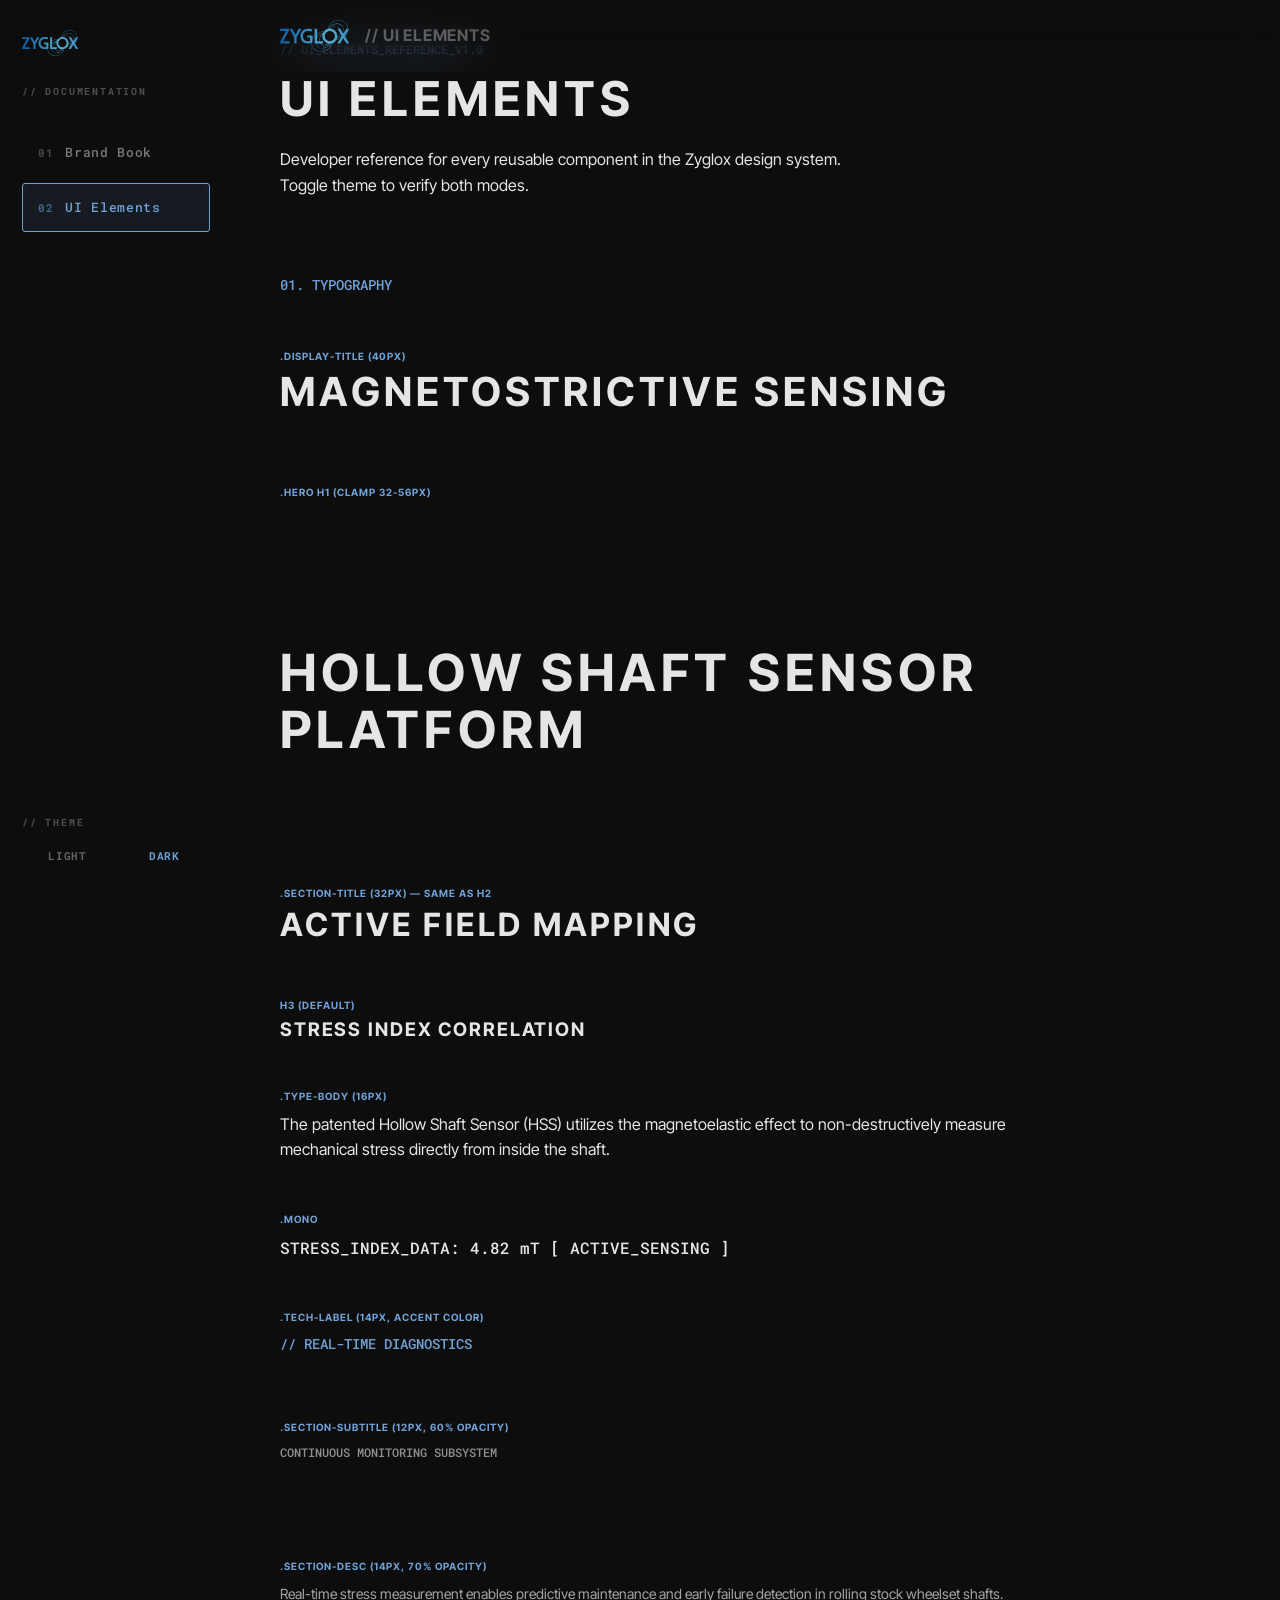
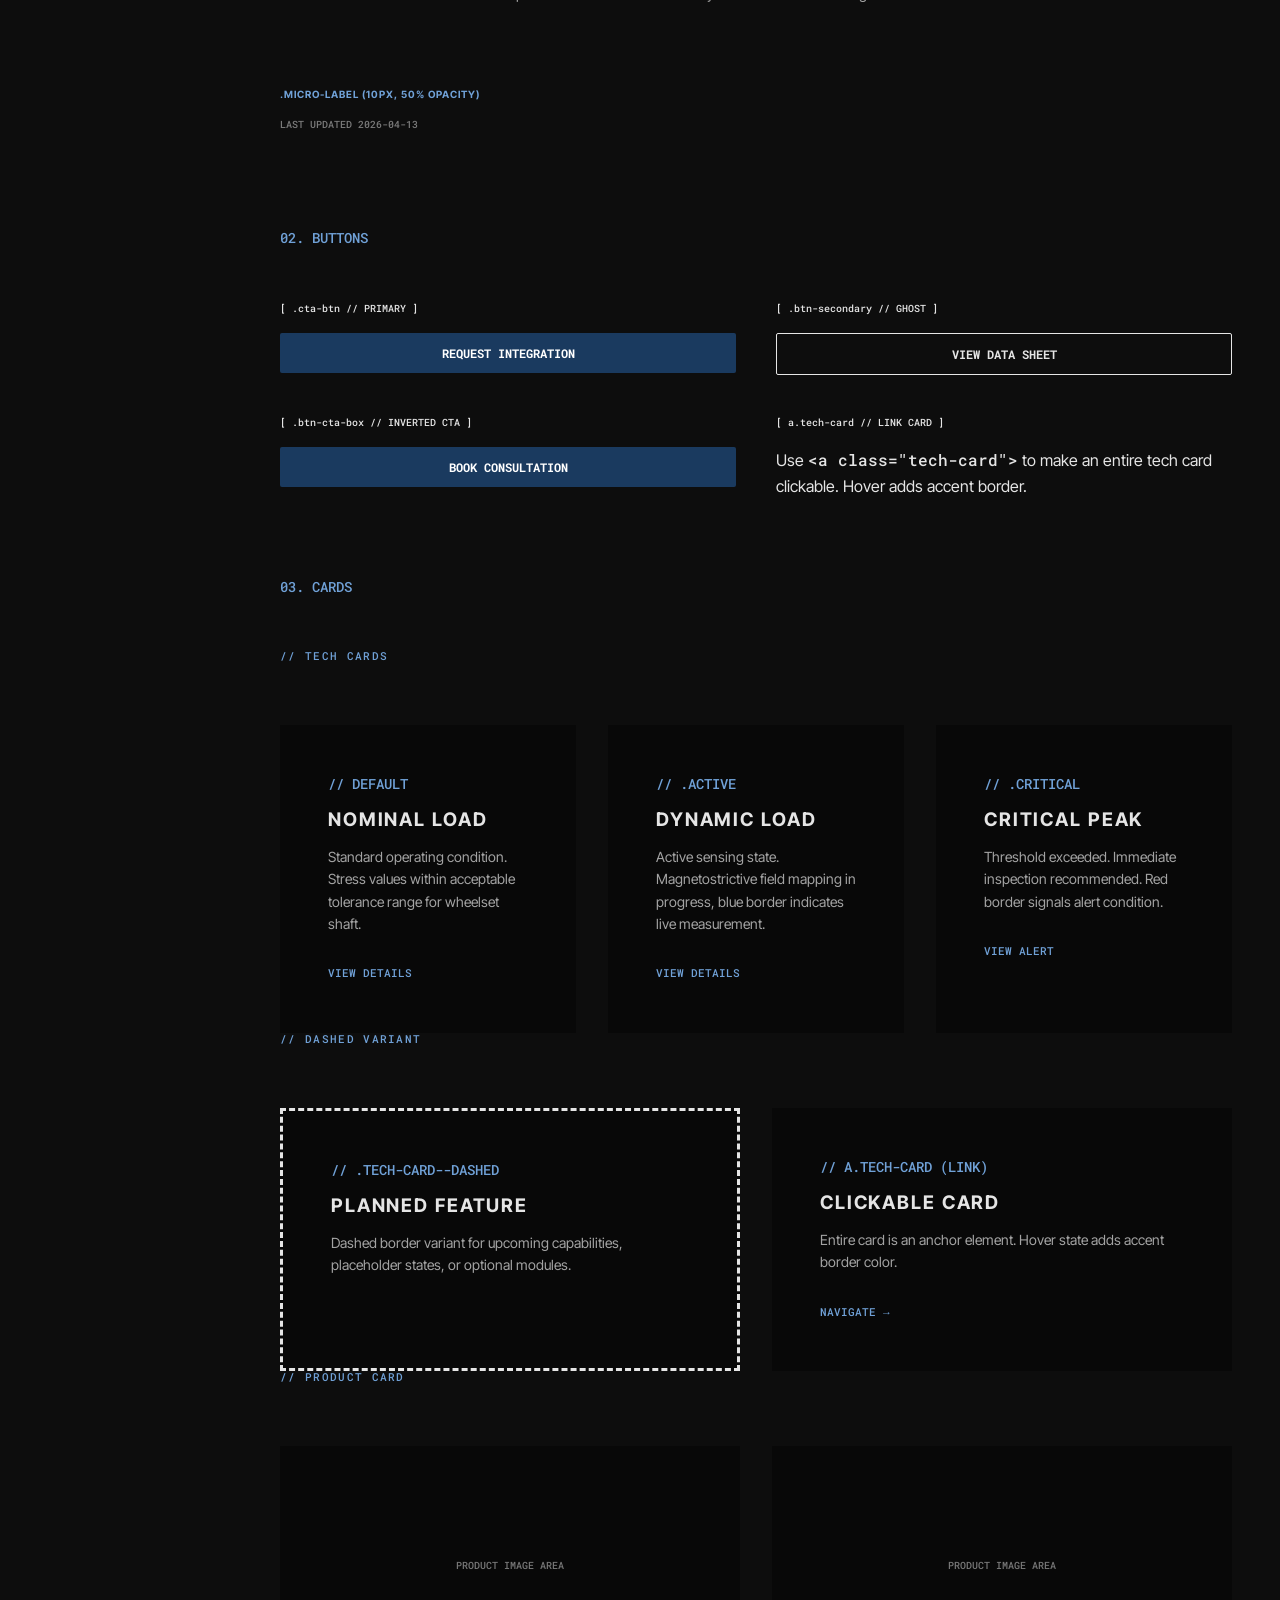
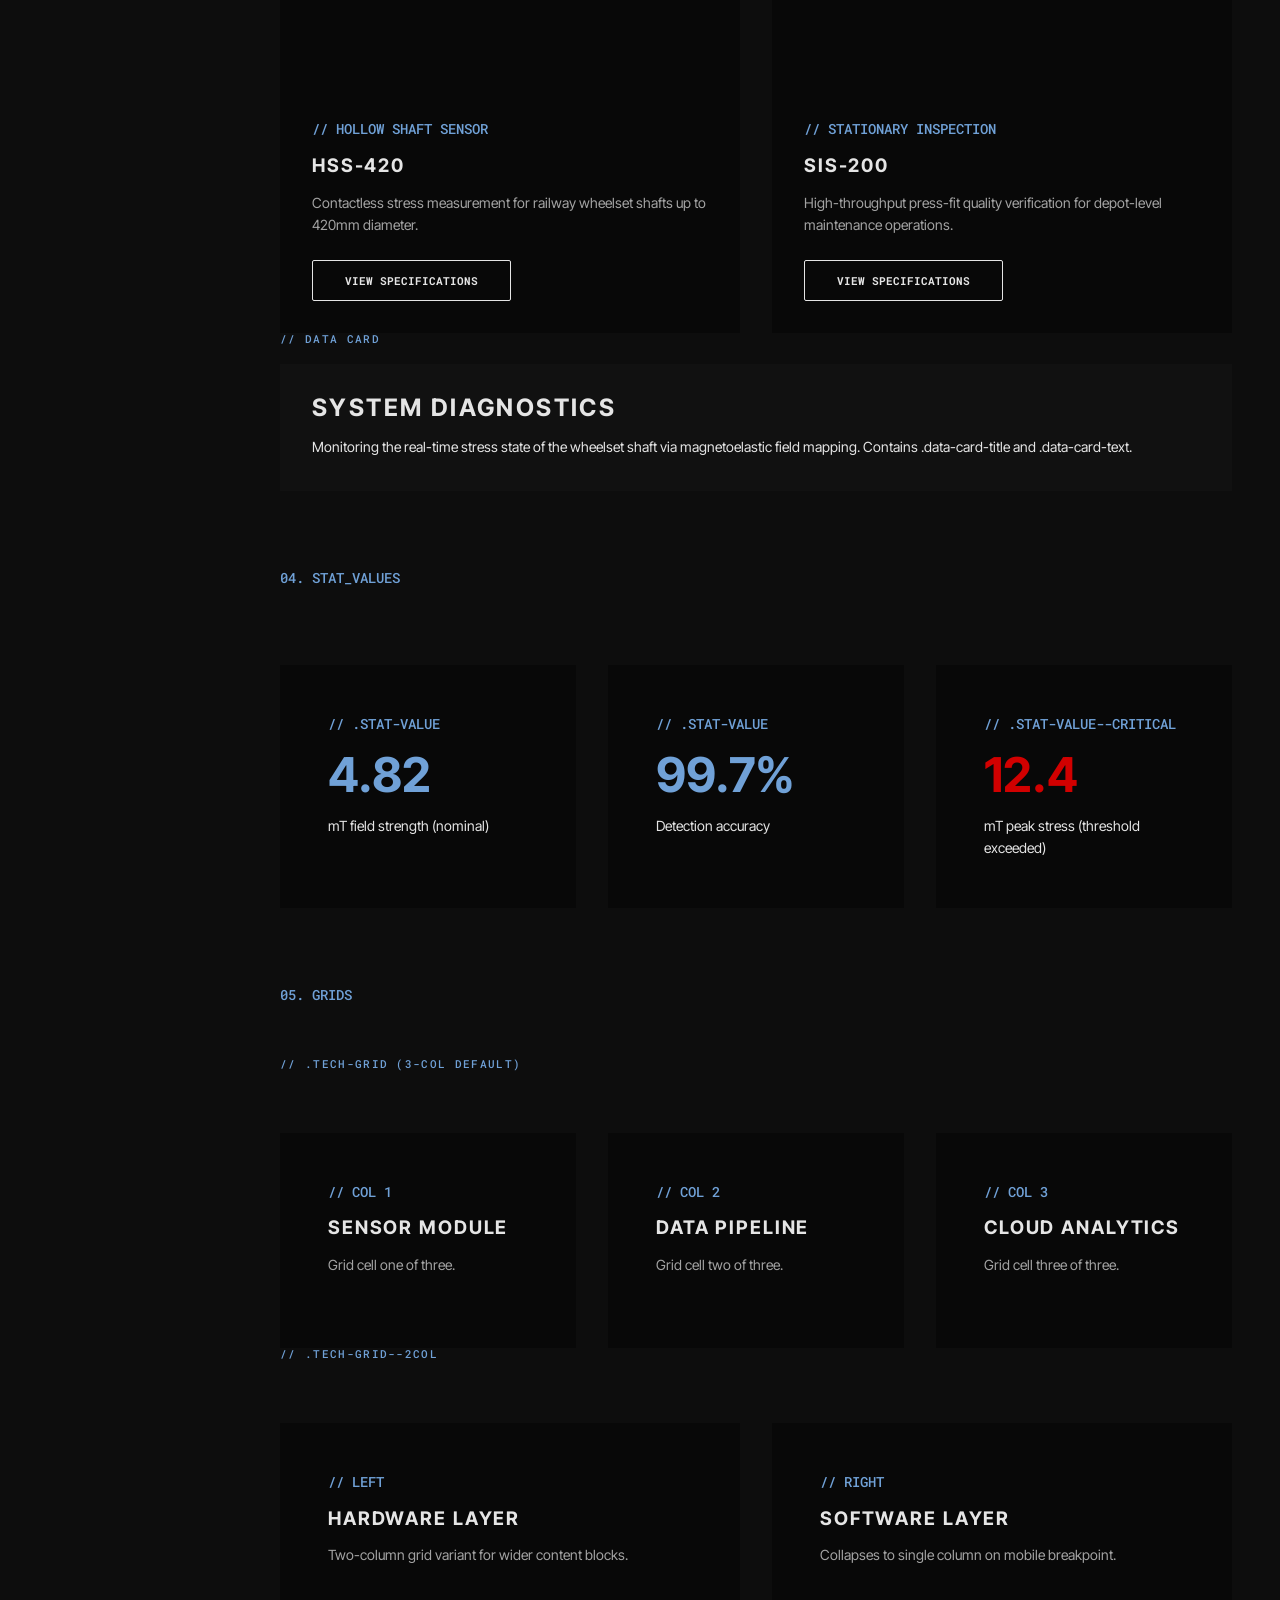
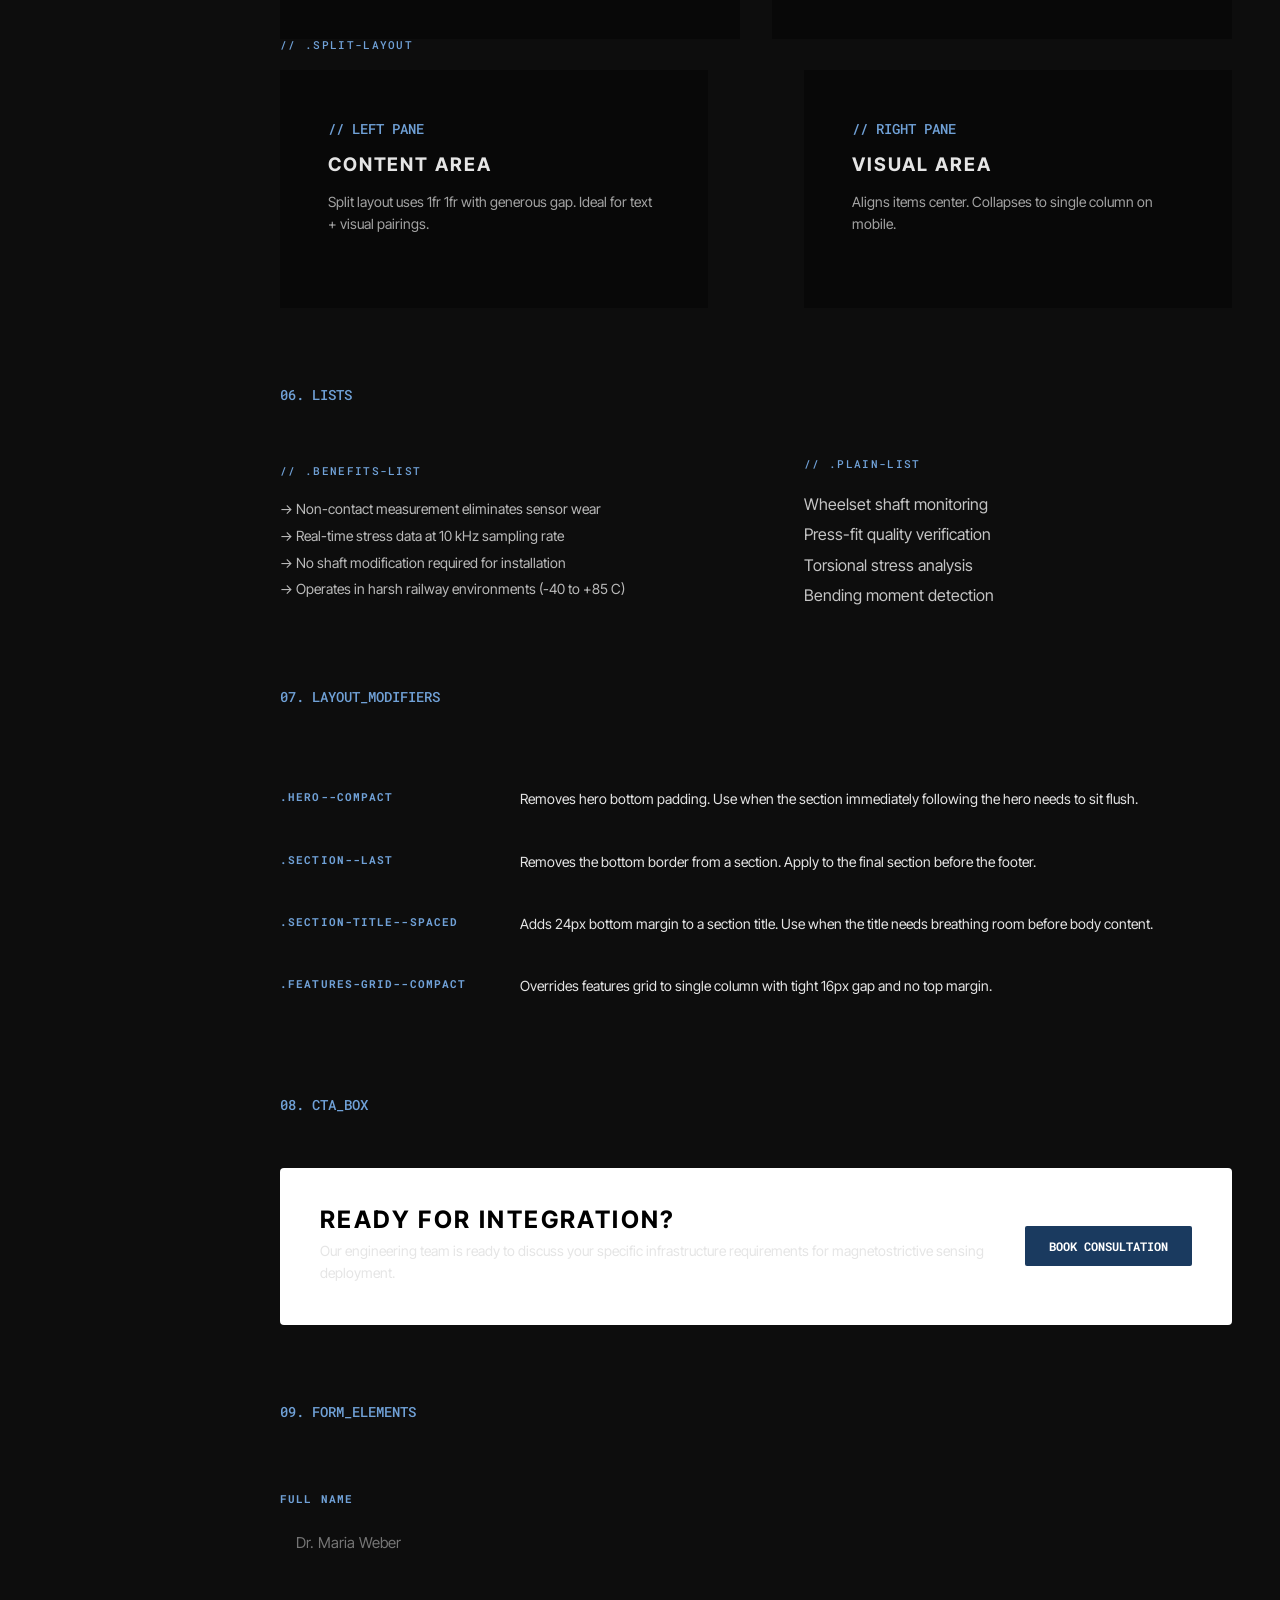
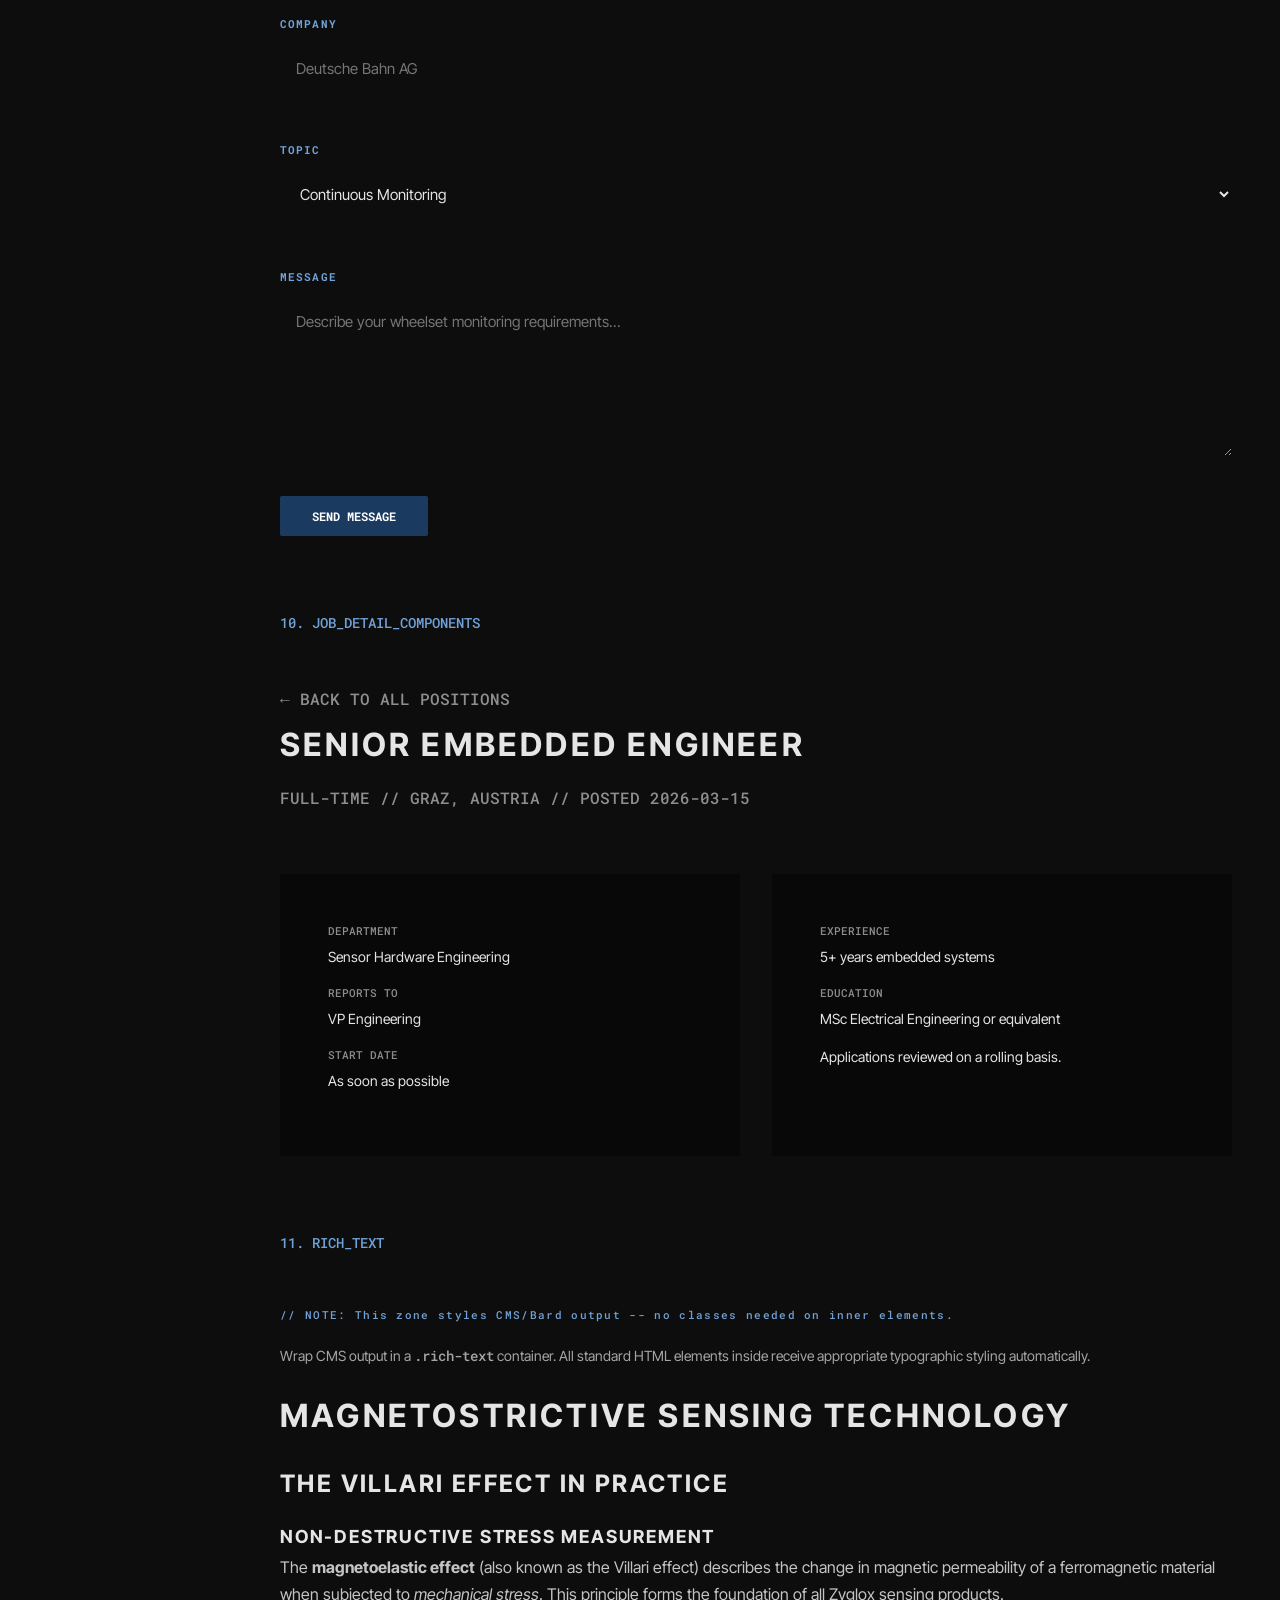
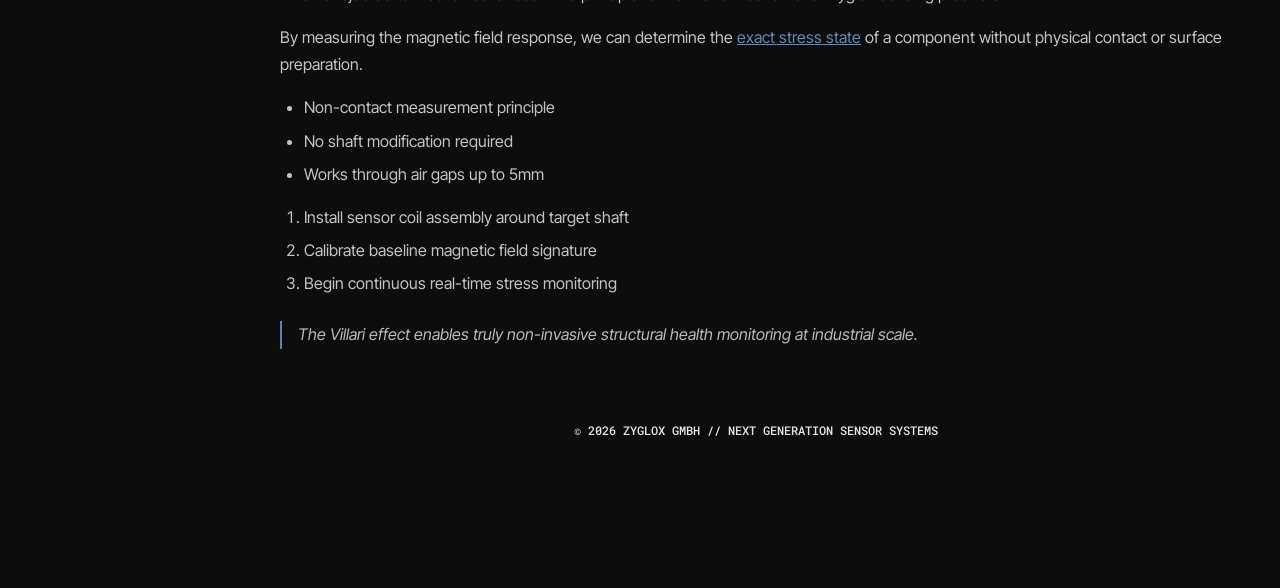
==== commit e2ba8013: "Fix docs sidebar: always-open left rail, visible LIGHT/DARK toggle - Replace <nav>/<div> widget that" ====
--- a/ui-elements.html
+++ b/ui-elements.html
@@ -13,36 +13,82 @@
     <link rel="stylesheet" href="css/animations.css">
 </head>
 <body class="brand-page">
-    <!-- ZX docs switcher (injected for GitHub Pages) -->
+    <!-- ZX docs sidebar (injected for GitHub Pages) — uses canonical CSS vars -->
     <style>
-        .zx-switcher{position:fixed;left:16px;top:50%;transform:translateY(-50%);z-index:9999;
-            display:flex;flex-direction:column;gap:2px;padding:6px;border-radius:4px;
-            font-family:'Roboto Mono',monospace;
-            background:#0d0d0f;border:1px solid rgba(255,255,255,.14);
-            box-shadow:0 8px 30px rgba(0,0,0,.45);}
-        :root[data-theme="light"] .zx-switcher{background:#f4f4f5;border-color:rgba(0,0,0,.12);
-            box-shadow:0 8px 30px rgba(0,0,0,.12);}
-        .zx-sw-link{display:flex;align-items:center;gap:8px;padding:9px 12px;border-radius:3px;
-            text-decoration:none;color:#8a8a92;line-height:1.05;transition:all .15s ease;}
-        .zx-sw-num{font-size:11px;font-weight:700;letter-spacing:.05em;opacity:.7;}
-        .zx-sw-label{font-size:10px;font-weight:500;letter-spacing:.08em;white-space:nowrap;}
-        .zx-sw-link:hover{color:#fff;background:rgba(255,255,255,.06);}
-        :root[data-theme="light"] .zx-sw-link:hover{color:#000;background:rgba(0,0,0,.05);}
-        .zx-switcher[data-page="brand"] .zx-sw-link[data-t="brand"],
-        .zx-switcher[data-page="ui"] .zx-sw-link[data-t="ui"]{
-            color:#fff;background:var(--accent,#0af);background:#1f6feb;}
-        :root[data-theme="light"] .zx-switcher[data-page="brand"] .zx-sw-link[data-t="brand"],
-        :root[data-theme="light"] .zx-switcher[data-page="ui"] .zx-sw-link[data-t="ui"]{color:#fff;}
-        @media(max-width:760px){
-            .zx-switcher{left:0;right:0;bottom:0;top:auto;transform:none;flex-direction:row;
-                border-radius:0;justify-content:center;gap:4px;}
-            .zx-sw-label{font-size:11px;}
+        :root{ --zx-sb-w: 232px; }
+        body{ padding-left: var(--zx-sb-w) !important; }
+        /* Offset the canonical fixed nav (ui-elements) so it clears the sidebar */
+        nav{ left: var(--zx-sb-w) !important; width: auto !important; right: 0 !important; }
+
+        .zx-docnav{
+            position: fixed; left: 0; top: 0; bottom: 0; width: var(--zx-sb-w); z-index: 2000;
+            display: flex; flex-direction: column; gap: 28px; padding: 30px 22px;
+            font-family: 'Roboto Mono', monospace;
+            background: var(--nav-bg); border-right: 1px solid var(--border-subtle);
+            backdrop-filter: blur(20px);
+            transition: background .4s, border-color .4s;
+        }
+        .zx-docnav .zx-brand{
+            display: flex; align-items: center; gap: 12px; text-decoration: none;
+        }
+        .zx-docnav .zx-brand img{ height: 26px; width: auto; display: block; transition: filter .4s; }
+        html[data-theme="light"] .zx-docnav .zx-brand img{ filter: brightness(0); }
+
+        .zx-eyebrow{ font-size: 10px; font-weight: 700; letter-spacing: .18em;
+            text-transform: uppercase; color: var(--text-primary); opacity: .3; }
+
+        .zx-links{ display: flex; flex-direction: column; gap: 6px; }
+        .zx-links a{
+            display: flex; align-items: baseline; gap: 12px; padding: 13px 15px;
+            border: 1px solid transparent; border-radius: 3px; text-decoration: none;
+            color: var(--text-primary); opacity: .5;
+            font-size: 13px; font-weight: 500; letter-spacing: .05em;
+            transition: opacity .2s, border-color .2s, color .2s, background .2s;
+        }
+        .zx-links a .n{ font-size: 11px; font-weight: 700; opacity: .55; }
+        .zx-links a:hover{ opacity: 1; border-color: var(--border-subtle); }
+        .zx-docnav[data-page="brand"] .zx-links a[data-t="brand"],
+        .zx-docnav[data-page="ui"] .zx-links a[data-t="ui"]{
+            opacity: 1; color: var(--c-tech-blue); border-color: var(--c-tech-blue);
+            background: color-mix(in srgb, var(--c-tech-blue) 10%, transparent);
+        }
+
+        .zx-theme{ margin-top: auto; display: flex; flex-direction: column; gap: 10px; }
+        .zx-theme-row{ display: flex; gap: 6px; }
+        .zx-theme-row .theme-switch-btn{ flex: 1; min-width: 0; padding: 9px 8px;
+            font-size: 11px; letter-spacing: .08em; gap: 6px; }
+
+        @media (max-width: 900px){
+            body{ padding-left: 0 !important; padding-bottom: 72px !important; }
+            nav{ left: 0 !important; width: 100% !important; }
+            .zx-docnav{
+                left: 0; right: 0; top: auto; bottom: 0; width: auto; height: auto;
+                flex-direction: row; align-items: center; gap: 14px; padding: 10px 16px;
+                border-right: none; border-top: 1px solid var(--border-subtle);
+            }
+            .zx-docnav .zx-brand, .zx-docnav .zx-eyebrow{ display: none; }
+            .zx-links{ flex-direction: row; gap: 8px; }
+            .zx-links a{ padding: 9px 12px; }
+            .zx-theme{ margin-top: 0; margin-left: auto; flex-direction: row; align-items: center; gap: 10px; }
         }
     </style>
-    <nav class="zx-switcher" data-page="ui" aria-label="Documentation switcher">
-        <a href="brand.html" class="zx-sw-link" data-t="brand"><span class="zx-sw-num">01</span><span class="zx-sw-label">BRAND&nbsp;BOOK</span></a>
-        <a href="ui-elements.html" class="zx-sw-link" data-t="ui"><span class="zx-sw-num">02</span><span class="zx-sw-label">UI&nbsp;ELEMENTS</span></a>
-    </nav>
+    <aside class="zx-docnav" data-page="ui" aria-label="Documentation navigation">
+        <a class="zx-brand" href="brand.html">
+            <img src="assets/logo/kdZyglox_1.svg" alt="Zyglox">
+        </a>
+        <span class="zx-eyebrow">// Documentation</span>
+        <div class="zx-links">
+            <a href="brand.html" data-t="brand"><span class="n">01</span> Brand Book</a>
+            <a href="ui-elements.html" data-t="ui"><span class="n">02</span> UI Elements</a>
+        </div>
+        <div class="zx-theme">
+            <span class="zx-eyebrow">// Theme</span>
+            <div class="zx-theme-row" role="group" aria-label="Theme toggle">
+                <button class="theme-switch-btn" data-theme-set="light" aria-label="Light mode">LIGHT</button>
+                <button class="theme-switch-btn" data-theme-set="dark" aria-label="Dark mode">DARK</button>
+            </div>
+        </div>
+    </aside>
 
 
     <nav>
@@ -51,11 +97,7 @@
                 <img src="assets/logo/kdZyglox_1.svg" alt="Zyglox" class="logo-img">
                 <div class="nav-breadcrumb">// UI ELEMENTS</div>
             </a>
-            <div class="theme-switch" role="group" aria-label="Theme toggle">
-                <button class="theme-switch-btn" data-theme-set="light" aria-label="Light mode">☀</button>
-                <button class="theme-switch-btn" data-theme-set="dark" aria-label="Dark mode">☾</button>
-            </div>
-        </div>
+            </div>
     </nav>
 
     <main id="content">
